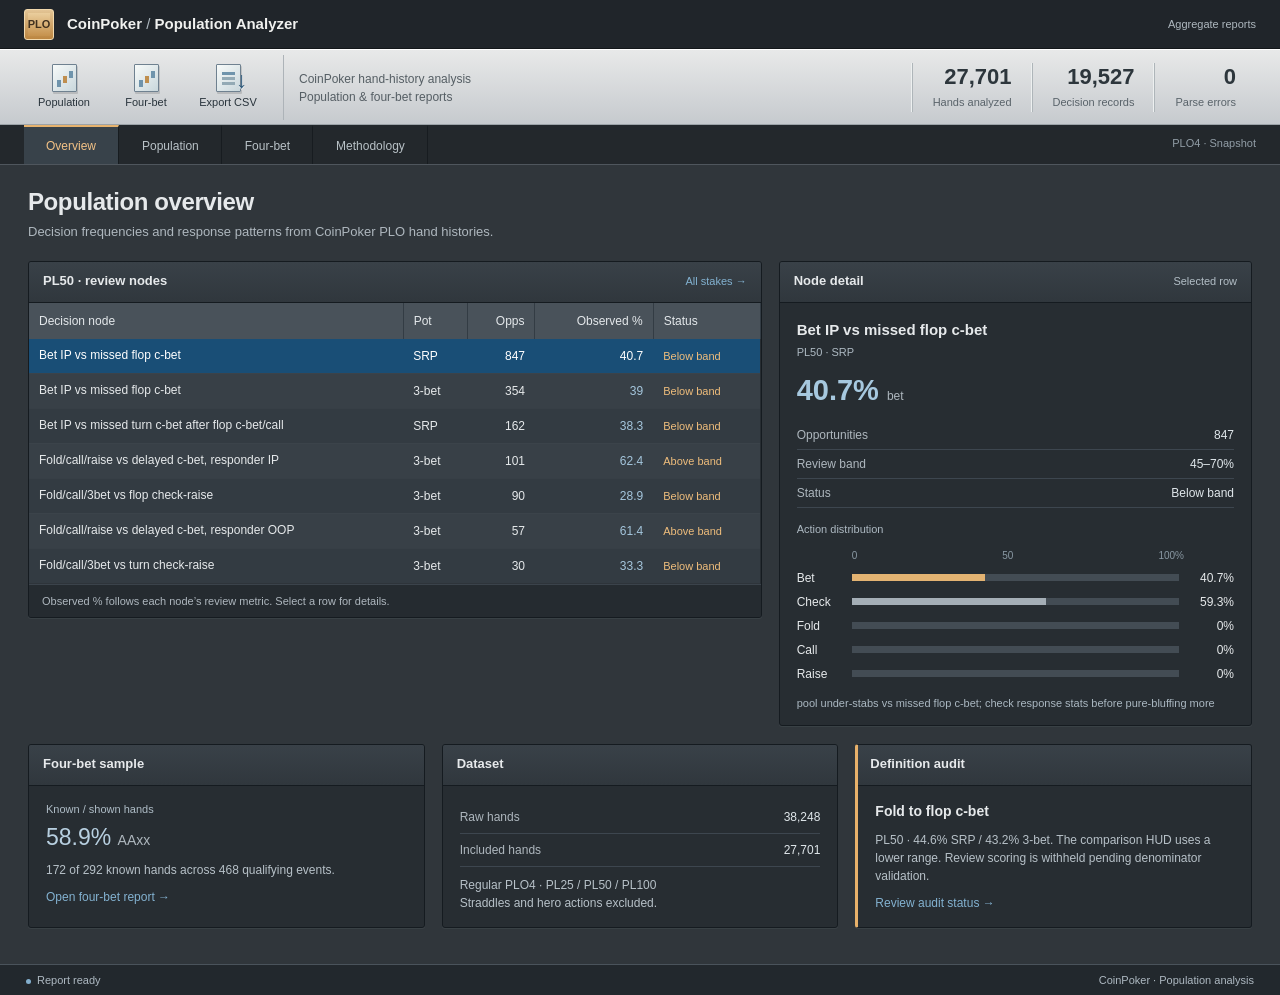
==== docs/index.html @ f4370657 "Restyle analyzer reports with an HM2-inspired interface" ====
<!doctype html>
<html lang="en"><head><meta charset="utf-8"><meta name="viewport" content="width=device-width, initial-scale=1">
<title>Population overview · CoinPoker PLO</title><link rel="stylesheet" href="assets/site.css"><link rel="icon" href="assets/favicon.svg"></head>
<body><header>
<div class="titlebar"><span class="app-mark" aria-hidden="true">PLO</span>
<div class="app-name">CoinPoker <span>/</span> Population Analyzer</div><span class="local-label">Aggregate reports</span></div>
<div class="ribbon"><div class="ribbon-tools"><a class="ribbon-tool" href="demo/pool_dashboard.html"><span class="tool-icon chart" aria-hidden="true"></span>Population</a><a class="ribbon-tool" href="demo/fourbet_dashboard.html"><span class="tool-icon chart" aria-hidden="true"></span>Four-bet</a><a class="ribbon-tool" href="demo/pool_summary.csv" download><span class="tool-icon export" aria-hidden="true"></span>Export CSV</a></div><div class="run-description">CoinPoker hand-history analysis<br>Population &amp; four-bet reports</div>
<div class="metrics"><div class="metric"><strong>27,701</strong><span>Hands analyzed</span></div><div class="metric"><strong>19,527</strong><span>Decision records</span></div><div class="metric"><strong>0</strong><span>Parse errors</span></div></div></div>
<nav class="tabs" aria-label="Report navigation"><a href="index.html" aria-current=page>Overview</a><a href="demo/pool_dashboard.html">Population</a><a href="demo/fourbet_dashboard.html">Four-bet</a><a href="methodology.html">Methodology</a><span class="tab-end">PLO4 · Snapshot</span></nav>
</header><main id="overview"><div class="page-heading"><div><h1>Population overview</h1><p>Decision frequencies and response patterns from CoinPoker PLO hand histories.</p></div></div>
<div class="overview-grid"><section class="panel "><div class="panel-head"><h2>PL50 · review nodes</h2><span class="meta"><a href="demo/pool_dashboard.html">All stakes →</a></span></div><div class="table-wrap" tabindex="0" aria-label="Scrollable results"><table class="compact-table selectable" data-review-table data-detail="node-detail"><thead><tr><th scope="col">Decision node</th><th scope="col">Pot</th><th scope="col" class="numeric">Opps</th><th scope="col" class="numeric">Observed %</th><th scope="col">Status</th></tr></thead><tbody><tr tabindex="0" aria-selected="true" data-detail="{&quot;name&quot;: &quot;Bet IP vs missed flop c-bet&quot;, &quot;context&quot;: &quot;PL50 \u00b7 SRP&quot;, &quot;observed&quot;: &quot;40.7%&quot;, &quot;metric&quot;: &quot;bet&quot;, &quot;opportunities&quot;: &quot;847&quot;, &quot;band&quot;: &quot;45\u201370%&quot;, &quot;status&quot;: &quot;Below band&quot;, &quot;note&quot;: &quot;pool under-stabs vs missed flop c-bet; check response stats before pure-bluffing more&quot;, &quot;bet&quot;: &quot;40.7%&quot;, &quot;check&quot;: &quot;59.3%&quot;, &quot;fold&quot;: &quot;0%&quot;, &quot;call&quot;: &quot;0%&quot;, &quot;raise&quot;: &quot;0%&quot;}"><td class="spot-cell"><span title="BET_IP_VS_MISSED_FLOP_CB">Bet IP vs missed flop c-bet</span></td><td class="">SRP</td><td class="numeric">847</td><td class="numeric blue">40.7</td><td class=""><span class="status low">Below band</span></td></tr><tr tabindex="-1" aria-selected="false" data-detail="{&quot;name&quot;: &quot;Bet IP vs missed flop c-bet&quot;, &quot;context&quot;: &quot;PL50 \u00b7 3-bet&quot;, &quot;observed&quot;: &quot;39%&quot;, &quot;metric&quot;: &quot;bet&quot;, &quot;opportunities&quot;: &quot;354&quot;, &quot;band&quot;: &quot;45\u201370%&quot;, &quot;status&quot;: &quot;Below band&quot;, &quot;note&quot;: &quot;pool under-stabs vs missed flop c-bet; check response stats before pure-bluffing more&quot;, &quot;bet&quot;: &quot;39%&quot;, &quot;check&quot;: &quot;61%&quot;, &quot;fold&quot;: &quot;0%&quot;, &quot;call&quot;: &quot;0%&quot;, &quot;raise&quot;: &quot;0%&quot;}"><td class="spot-cell"><span title="BET_IP_VS_MISSED_FLOP_CB">Bet IP vs missed flop c-bet</span></td><td class="">3-bet</td><td class="numeric">354</td><td class="numeric blue">39</td><td class=""><span class="status low">Below band</span></td></tr><tr tabindex="-1" aria-selected="false" data-detail="{&quot;name&quot;: &quot;Bet IP vs missed turn c-bet after flop c-bet/call&quot;, &quot;context&quot;: &quot;PL50 \u00b7 SRP&quot;, &quot;observed&quot;: &quot;38.3%&quot;, &quot;metric&quot;: &quot;bet&quot;, &quot;opportunities&quot;: &quot;162&quot;, &quot;band&quot;: &quot;45\u201370%&quot;, &quot;status&quot;: &quot;Below band&quot;, &quot;note&quot;: &quot;pool under-stabs vs missed turn c-bet after calling flop&quot;, &quot;bet&quot;: &quot;38.3%&quot;, &quot;check&quot;: &quot;61.7%&quot;, &quot;fold&quot;: &quot;0%&quot;, &quot;call&quot;: &quot;0%&quot;, &quot;raise&quot;: &quot;0%&quot;}"><td class="spot-cell"><span title="BET_IP_VS_MISSED_TURN_CB">Bet IP vs missed turn c-bet after flop c-bet/call</span></td><td class="">SRP</td><td class="numeric">162</td><td class="numeric blue">38.3</td><td class=""><span class="status low">Below band</span></td></tr><tr tabindex="-1" aria-selected="false" data-detail="{&quot;name&quot;: &quot;Fold/call/raise vs delayed c-bet, responder IP&quot;, &quot;context&quot;: &quot;PL50 \u00b7 3-bet&quot;, &quot;observed&quot;: &quot;62.4%&quot;, &quot;metric&quot;: &quot;fold&quot;, &quot;opportunities&quot;: &quot;101&quot;, &quot;band&quot;: &quot;35\u201360%&quot;, &quot;status&quot;: &quot;Above band&quot;, &quot;note&quot;: &quot;IP overfolds vs delayed c-bet; OOP delayed c-bets can bluff more&quot;, &quot;bet&quot;: &quot;0%&quot;, &quot;check&quot;: &quot;0%&quot;, &quot;fold&quot;: &quot;62.4%&quot;, &quot;call&quot;: &quot;33.7%&quot;, &quot;raise&quot;: &quot;4%&quot;}"><td class="spot-cell"><span title="FOLD_TO_DELAYED_CBET_IP">Fold/call/raise vs delayed c-bet, responder IP</span></td><td class="">3-bet</td><td class="numeric">101</td><td class="numeric blue">62.4</td><td class=""><span class="status high">Above band</span></td></tr><tr tabindex="-1" aria-selected="false" data-detail="{&quot;name&quot;: &quot;Fold/call/3bet vs flop check-raise&quot;, &quot;context&quot;: &quot;PL50 \u00b7 3-bet&quot;, &quot;observed&quot;: &quot;28.9%&quot;, &quot;metric&quot;: &quot;fold&quot;, &quot;opportunities&quot;: &quot;90&quot;, &quot;band&quot;: &quot;30\u201355%&quot;, &quot;status&quot;: &quot;Below band&quot;, &quot;note&quot;: &quot;bettors do not fold enough vs flop check-raise; x/r should be value/equity-heavy&quot;, &quot;bet&quot;: &quot;0%&quot;, &quot;check&quot;: &quot;0%&quot;, &quot;fold&quot;: &quot;28.9%&quot;, &quot;call&quot;: &quot;41.1%&quot;, &quot;raise&quot;: &quot;30%&quot;}"><td class="spot-cell"><span title="FOLD_TO_FLOP_CHECK_RAISE">Fold/call/3bet vs flop check-raise</span></td><td class="">3-bet</td><td class="numeric">90</td><td class="numeric blue">28.9</td><td class=""><span class="status low">Below band</span></td></tr><tr tabindex="-1" aria-selected="false" data-detail="{&quot;name&quot;: &quot;Fold/call/raise vs delayed c-bet, responder OOP&quot;, &quot;context&quot;: &quot;PL50 \u00b7 3-bet&quot;, &quot;observed&quot;: &quot;61.4%&quot;, &quot;metric&quot;: &quot;fold&quot;, &quot;opportunities&quot;: &quot;57&quot;, &quot;band&quot;: &quot;35\u201360%&quot;, &quot;status&quot;: &quot;Above band&quot;, &quot;note&quot;: &quot;OOP overfolds vs delayed c-bet; IP delayed c-bets can bluff more&quot;, &quot;bet&quot;: &quot;0%&quot;, &quot;check&quot;: &quot;0%&quot;, &quot;fold&quot;: &quot;61.4%&quot;, &quot;call&quot;: &quot;31.6%&quot;, &quot;raise&quot;: &quot;7%&quot;}"><td class="spot-cell"><span title="FOLD_TO_DELAYED_CBET_OOP">Fold/call/raise vs delayed c-bet, responder OOP</span></td><td class="">3-bet</td><td class="numeric">57</td><td class="numeric blue">61.4</td><td class=""><span class="status high">Above band</span></td></tr><tr tabindex="-1" aria-selected="false" data-detail="{&quot;name&quot;: &quot;Fold/call/3bet vs turn check-raise&quot;, &quot;context&quot;: &quot;PL50 \u00b7 3-bet&quot;, &quot;observed&quot;: &quot;33.3%&quot;, &quot;metric&quot;: &quot;fold&quot;, &quot;opportunities&quot;: &quot;30&quot;, &quot;band&quot;: &quot;40\u201365%&quot;, &quot;status&quot;: &quot;Below band&quot;, &quot;note&quot;: &quot;bettors continue too much vs turn check-raise; turn x/r should be strong&quot;, &quot;bet&quot;: &quot;0%&quot;, &quot;check&quot;: &quot;0%&quot;, &quot;fold&quot;: &quot;33.3%&quot;, &quot;call&quot;: &quot;60%&quot;, &quot;raise&quot;: &quot;6.7%&quot;}"><td class="spot-cell"><span title="FOLD_TO_TURN_CHECK_RAISE">Fold/call/3bet vs turn check-raise</span></td><td class="">3-bet</td><td class="numeric">30</td><td class="numeric blue">33.3</td><td class=""><span class="status low">Below band</span></td></tr></tbody></table></div><p class="panel-note">Observed % follows each node’s review metric. Select a row for details.</p></section><section class="panel "><div class="panel-head"><h2>Node detail</h2><span class="meta">Selected row</span></div><div id="node-detail" class="spot-detail" aria-live="polite"><h3><span data-field="name">Bet IP vs missed flop c-bet</span></h3><div class="detail-context"><span data-field="context">PL50 · SRP</span></div><div class="detail-result"><strong><span data-field="observed">40.7%</span></strong><span data-field="metric">bet</span></div><div class="stat-row"><span>Opportunities</span><strong><span data-field="opportunities">847</span></strong></div><div class="stat-row"><span>Review band</span><strong><span data-field="band">45–70%</span></strong></div><div class="stat-row"><span>Status</span><strong><span data-field="status">Below band</span></strong></div><div class="mini-title">Action distribution</div><div class="mini-chart"><div class="axis"><span>0</span><span>50</span><span>100%</span></div><div class="bar-row"><span>Bet</span><div class="track"><i data-bar="bet" style="width:40.7%"></i></div><b><span data-field="bet">40.7%</span></b></div><div class="bar-row"><span>Check</span><div class="track"><i data-bar="check" style="width:59.3%"></i></div><b><span data-field="check">59.3%</span></b></div><div class="bar-row"><span>Fold</span><div class="track"><i data-bar="fold" style="width:0%"></i></div><b><span data-field="fold">0%</span></b></div><div class="bar-row"><span>Call</span><div class="track"><i data-bar="call" style="width:0%"></i></div><b><span data-field="call">0%</span></b></div><div class="bar-row"><span>Raise</span><div class="track"><i data-bar="raise" style="width:0%"></i></div><b><span data-field="raise">0%</span></b></div></div><p class="detail-note"><span data-field="note">pool under-stabs vs missed flop c-bet; check response stats before pure-bluffing more</span></p></div></section></div><div class="summary-grid"><section class="panel "><div class="panel-head"><h2>Four-bet sample</h2><span class="meta"></span></div><div class="highlight"><div class="small">Known / shown hands</div>
<div class="value">58.9% <span class="muted" style="font-size:14px">AAxx</span></div>
<p>172 of 292 known hands across 468 qualifying events.</p>
<p><a href="demo/fourbet_dashboard.html">Open four-bet report →</a></p></div></section><section class="panel "><div class="panel-head"><h2>Dataset</h2><span class="meta"></span></div><div class="highlight"><div class="stat-row"><span>Raw hands</span><strong>38,248</strong></div>
<div class="stat-row"><span>Included hands</span><strong>27,701</strong></div>
<p>Regular PLO4 · PL25 / PL50 / PL100<br>Straddles and hero actions excluded.</p></div></section><section class="panel notice"><div class="panel-head"><h2>Definition audit</h2><span class="meta"></span></div><div class="highlight"><h3>Fold to flop c-bet</h3>
<p>PL50 · 44.6% SRP / 43.2% 3-bet. The comparison HUD uses a lower range. Review scoring is withheld pending denominator validation.</p>
<p><a href="methodology.html#audit">Review audit status →</a></p></div></section></div></main><footer class="report-footer"><span><i class="dot"></i>Report ready</span><span>CoinPoker · Population analysis</span></footer>
<script src="assets/report.js"></script></body></html>
---- docs/assets/site.css ----
:root{color-scheme:dark;--bg:#30363b;--panel:#272d32;--deep:#20252a;--line:#495158;--text:#e6e9eb;--muted:#aeb7be;--blue:#83b2d1;--amber:#e8b16a;--red:#e3978e}
*{box-sizing:border-box}body{margin:0;background:var(--bg);color:var(--text);font:13px/1.5 "Segoe UI",Tahoma,Arial,sans-serif}a{color:var(--blue);text-decoration:none}a:hover{text-decoration:underline}button,input{font:inherit}button,a{touch-action:manipulation}button:focus-visible,a:focus-visible,summary:focus-visible,tr:focus-visible{outline:2px solid var(--amber);outline-offset:-2px}button{cursor:pointer}
.titlebar{height:49px;background:var(--deep);display:flex;align-items:center;padding:0 24px;gap:13px;border-bottom:1px solid #13171a}.app-mark{background:linear-gradient(#efd5a7,#c18a43);border:1px solid #f2d9ad;color:#41311f;font-size:11px;font-weight:800;width:30px;height:31px;display:grid;place-items:center;border-radius:3px;box-shadow:inset 0 0 0 3px #9f6d3828}.app-name{font-weight:600;font-size:15px;color:#f0f1ef}.app-name span{color:#aeb8bf;font-weight:400}.local-label{margin-left:auto;font-size:11px;color:#aeb8bf}
.ribbon{min-height:76px;background:linear-gradient(#e8e9e9,#c6cace);color:#343b40;display:flex;align-items:stretch;padding:5px 24px 4px;border-top:1px solid #fff;border-bottom:1px solid #9ca3a8;gap:15px}.ribbon-tools{display:flex;gap:2px;padding-right:15px;border-right:1px solid #adb3b8}.ribbon-tool{min-width:80px;display:flex;align-items:center;justify-content:center;flex-direction:column;gap:2px;color:#28333b;padding:3px 10px;border:1px solid transparent;border-radius:2px;font-size:11px}.ribbon-tool:hover{background:#f2e5ca;border-color:#b29360;text-decoration:none}.ribbon-tool.current{background:linear-gradient(#f9e7c7,#e6c898);border-color:#ba935c;box-shadow:inset 0 0 0 1px #fff7}.tool-icon{width:25px;height:28px;border:1px solid #6f8190;border-radius:1px;background:linear-gradient(135deg,#f7faf9,#c9d7dc);position:relative;box-shadow:1px 2px 0 #0002}.tool-icon:before{content:"";position:absolute;left:5px;right:5px;top:7px;height:3px;background:#6f94ac;box-shadow:0 5px #93aab5,0 10px #93aab5}.tool-icon.chart:before{top:auto;bottom:4px;left:4px;width:4px;height:7px;box-shadow:6px -4px #bf8f4f,12px -9px #6f94ac}.tool-icon.export:after{content:"↓";position:absolute;right:-8px;bottom:-6px;color:#315b7b;font-size:23px;font-weight:bold;text-shadow:0 1px #fff}
.run-description{align-self:center;color:#555e64;max-width:250px;font-size:12px}.metrics{margin-left:auto;display:flex;align-items:center;gap:0}.metric{min-width:98px;padding:0 20px;border-left:1px solid #aeb5b9;box-shadow:-1px 0 #edf0f0;text-align:right}.metric strong{display:block;font-size:22px;line-height:1.3;color:#2d363c;font-weight:650;font-variant-numeric:tabular-nums}.metric span{font-size:11px;color:#59636a}
.tabs{background:#23282c;display:flex;padding:0 24px;border-bottom:1px solid #4f565d;gap:1px}.tabs a,.tabs span{font-size:12px;color:#b9c2c7;padding:10px 22px 9px;border-top:2px solid transparent;border-right:1px solid #171c20}.tabs a:hover{background:#343d44;text-decoration:none;color:#fff}.tabs [aria-current=page]{background:#38424a;color:#f3c286;border-top-color:#e7b36e}.tabs .tab-end{margin-left:auto;border:0;font-size:11px;color:#929ea7;padding-right:0}
main{max-width:1490px;margin:0 auto;padding:22px 28px 36px}.page-heading{display:flex;align-items:center;justify-content:space-between;gap:20px;margin-bottom:19px}.page-heading h1{font-size:24px;line-height:1.25;margin:0 0 5px;font-weight:600;letter-spacing:-.4px}.page-heading p{margin:0;color:var(--muted);font-size:13px}.context{font-size:11px;color:#b6c0c7;white-space:nowrap;display:flex;gap:18px}.context strong{font-weight:600;color:#e0e4e6}
.panel{background:var(--panel);border:1px solid #151b20;box-shadow:0 1px 0 #555d6344;min-width:0;border-radius:3px;overflow:hidden}.panel-head{display:flex;align-items:center;justify-content:space-between;gap:12px;background:linear-gradient(#394148,#30373d);border-bottom:1px solid #151b20;padding:10px 14px;min-height:41px}.panel-head h2,.panel-head h3{font-size:13px;font-weight:600;line-height:1.4;margin:0}.panel-head .meta{font-size:11px;color:#b3bec6;font-weight:400}.panel-head a{font-size:11px}.panel-content{padding:16px}.panel-note{color:#aeb7be;font-size:11px;margin:0;padding:8px 13px;border-top:1px solid #3b434b;background:#252b30}.overview-grid{align-items:start;display:grid;grid-template-columns:minmax(0,1.55fr) minmax(330px,1fr);gap:17px}.summary-grid{display:grid;grid-template-columns:repeat(3,minmax(0,1fr));gap:17px;margin-top:18px}.report-grid{display:grid;grid-template-columns:minmax(0,1fr) 292px;align-items:start;gap:17px}.report-grid .sticky{position:sticky;top:15px}.subsection{margin-top:22px}.chart-grid{display:grid;grid-template-columns:repeat(2,minmax(0,1fr));gap:17px;align-items:start}.section-title{font-size:16px;font-weight:600;margin:25px 0 12px}
.table-wrap{overflow:auto;max-width:100%;scrollbar-color:#657079 #272d32;scrollbar-width:thin}table{border-collapse:collapse;width:100%;font-size:12px}th{background:#49525a;color:#e4e8eb;font-weight:400;white-space:nowrap;text-align:left;border-right:1px solid #333c44;position:sticky;top:0;z-index:1;padding:9px 10px}td{padding:8px 10px;border-bottom:1px solid #454d543d;vertical-align:middle}tbody tr{background:#333b42}tbody tr:nth-child(even){background:#384047}tbody tr:hover{background:#414e59}td.numeric,th.numeric{text-align:right;font-variant-numeric:tabular-nums;white-space:nowrap}.spot-cell{min-width:210px;max-width:300px}.spot-cell span{display:block;line-height:1.3}.id-code{font-family:Consolas,monospace;font-size:11px;overflow-wrap:anywhere}.data-table{min-width:880px}.compact-table{min-width:550px}.selectable tr{cursor:pointer}.selectable tr[aria-selected=true]{background:#194e76}.selectable tr[aria-selected=true] td{color:#fff}.selected-dot{background:#e0ae68;width:5px;height:5px;display:inline-block;margin:0 6px 1px 0;border-radius:1px}.status{font-size:11px;white-space:nowrap}.status.low,.status.high{color:#efbd7c}.status.audit_required{color:#e6a099}.status.low_sample{color:#b2bdc5}.status.ok{color:#b8c5cf}.numeric.accent{color:#e3bd85}.numeric.blue{color:#a5c6dd}.muted{color:var(--muted)}.empty{padding:28px;color:var(--muted)}
.report-footer{display:flex;align-items:center;justify-content:space-between;gap:12px;background:#22282d;border-top:1px solid #4a535b;color:#aeb9c2;padding:7px 26px;font-size:11px}.report-footer .dot{width:5px;height:5px;border-radius:50%;display:inline-block;background:#83afce;margin-right:6px}.report-footer a{font-size:11px}
.spot-detail{padding:16px 17px 13px}.spot-detail h3{margin:0 0 3px;font-size:15px;font-weight:600}.detail-context{display:flex;gap:10px;align-items:center;color:#aebac3;font-size:11px;margin-bottom:15px}.detail-result{display:flex;align-items:baseline;gap:8px;margin:0 0 9px}.detail-result strong{font-size:29px;font-weight:600;color:#a6c8df;font-variant-numeric:tabular-nums}.detail-result>span{color:var(--muted);font-size:12px}.stat-row{display:flex;justify-content:space-between;gap:16px;padding:7px 0;border-bottom:1px solid #3d464f;color:var(--muted);font-size:12px}.stat-row strong{color:#e0e7eb;font-weight:400;font-variant-numeric:tabular-nums}.bar-row{display:grid;grid-template-columns:45px 1fr 45px;align-items:center;gap:10px;margin:8px 0;font-size:12px}.bar-row .track{height:7px;background:#434c54}.bar-row i{height:100%;display:block;background:var(--blue)}.bar-row b{text-align:right;font-weight:400;font-variant-numeric:tabular-nums}.bar-row:nth-child(2) i{background:#e3b372}.bar-row:nth-child(3) i{background:#a4aeb6}.mini-chart{margin-top:10px}.mini-chart .axis{display:flex;justify-content:space-between;margin:0 50px 0 55px;color:#8998a3;font-size:10px}.detail-note{margin:12px 0 0;color:#abb8c2;font-size:11px;line-height:1.55}.mini-title{font-size:11px;color:#adb9c2;margin:19px 0 5px}.highlight{padding:15px 17px}.highlight .small{font-size:11px;color:#afbdc7;margin-bottom:7px}.highlight h3{font-size:14px;font-weight:600;margin:0 0 8px}.highlight .value{font-size:23px;line-height:1.2;color:#b7cfe0}.highlight p{color:#b7c1c8;font-size:12px;margin:9px 0 0}.notice{border-left:3px solid var(--amber)}.notice .panel-head{padding-left:12px}
figure{margin:0;min-width:0}figure img{display:block;width:100%;height:auto;background:var(--panel)}figcaption{padding:9px 14px;font-size:11px;color:#afbbc4;border-top:1px solid #434c54}.chart-open{display:block}.chart-open:hover{background:#ffffff03}
details{border:1px solid #4b545d;border-radius:3px;background:#2b3238;margin-top:15px}summary{cursor:pointer;padding:11px 14px;color:#d9e0e5;font-size:12px}details .detail-body{padding:0 16px 14px;color:#bbc5cd;font-size:12px}details p{margin:8px 0}details li{margin:5px 0}.method-grid{display:grid;grid-template-columns:210px minmax(0,1fr);gap:22px;align-items:start}.method-menu{position:sticky;top:15px;padding:10px}.method-menu a{display:block;padding:9px 10px;font-size:12px;color:#c0ccd5;border-bottom:1px solid #424b53}.method-content h2{font-size:18px;margin:0 0 12px;font-weight:600}.method-content h3{font-size:14px;font-weight:600}.method-content p,.method-content li{font-size:13px;color:#bdc8d0;max-width:800px}.method-content section{padding:21px;margin-bottom:17px;scroll-margin-top:15px}.method-content ol,.method-content ul{padding-left:22px}.definitions{margin:0}.definitions dt{font-weight:600;color:#dde5eb;margin:14px 0 3px}.definitions dd{margin:0;color:#b8c5ce;font-size:13px}.button-link{display:inline-block;padding:5px 10px;border:1px solid #687783;background:#3f4c57;color:#e6ebef;border-radius:2px;font-size:11px}.button-link:hover{background:#4d5c69;text-decoration:none}.quiet-note{color:#aebac4;font-size:12px;margin:12px 0}.chart-key{display:flex;gap:18px;font-size:11px;color:#acbac5;padding:0 17px 13px}
.report-grid aside table{min-width:0}.report-grid aside td,.report-grid aside th{padding-left:12px;padding-right:12px}.bar-row:nth-child(4) i{background:#6f94ae}.bar-row:nth-child(5) i{background:#c3a98a}.subsection .table-wrap{max-height:520px}.report-grid>.panel>.table-wrap{max-height:480px}.spot-detail .stat-row{padding:5px 0}.spot-detail .detail-context{margin-bottom:8px}.spot-detail .mini-title{margin-top:13px}.spot-detail .bar-row{margin:6px 0}
@media(min-width:1600px){main{padding-top:27px}.overview-grid{grid-template-columns:1.65fr 1fr}td{padding-top:10px;padding-bottom:10px}}
@media(max-width:1100px){.run-description{display:none}.metric{min-width:85px;padding:0 14px}.report-grid{grid-template-columns:1fr}.report-grid .sticky{position:static}.overview-grid{grid-template-columns:1.35fr 1fr}.context{display:none}.spot-cell{min-width:170px}}
@media(max-width:800px){main{padding:18px 14px}.titlebar{padding:0 15px}.local-label{display:none}.ribbon{padding-left:10px;padding-right:10px;flex-wrap:wrap;gap:8px}.metrics{flex:1;justify-content:flex-end}.metric{padding:0 10px;min-width:70px}.metric strong{font-size:18px}.ribbon-tool{min-width:65px;padding-left:6px;padding-right:6px}.tabs{padding:0 8px}.tabs a,.tabs span{padding-left:15px;padding-right:15px}.tabs .tab-end{display:none}.overview-grid,.summary-grid,.chart-grid,.method-grid{grid-template-columns:1fr}.method-menu{position:static;display:flex;flex-wrap:wrap}.method-menu a{border:0}.page-heading h1{font-size:22px}.report-footer{padding:8px 14px}.ribbon-tools{padding-right:8px}.overview-grid{gap:15px}}
@media(max-width:520px){.app-name{font-size:13px}.app-name span{display:none}.ribbon{justify-content:center}.ribbon-tools{border:0;padding:0}.ribbon-tools .ribbon-tool{min-width:96px}.metrics{flex-basis:100%;justify-content:center;padding:8px 0 5px}.metric:first-child{border:0;box-shadow:none}.metric{min-width:82px;padding:0 12px}.tabs a{padding-left:13px;padding-right:13px}.report-footer{align-items:flex-start}.report-footer span:last-child{max-width:50%;text-align:right}.page-heading{align-items:flex-start}}
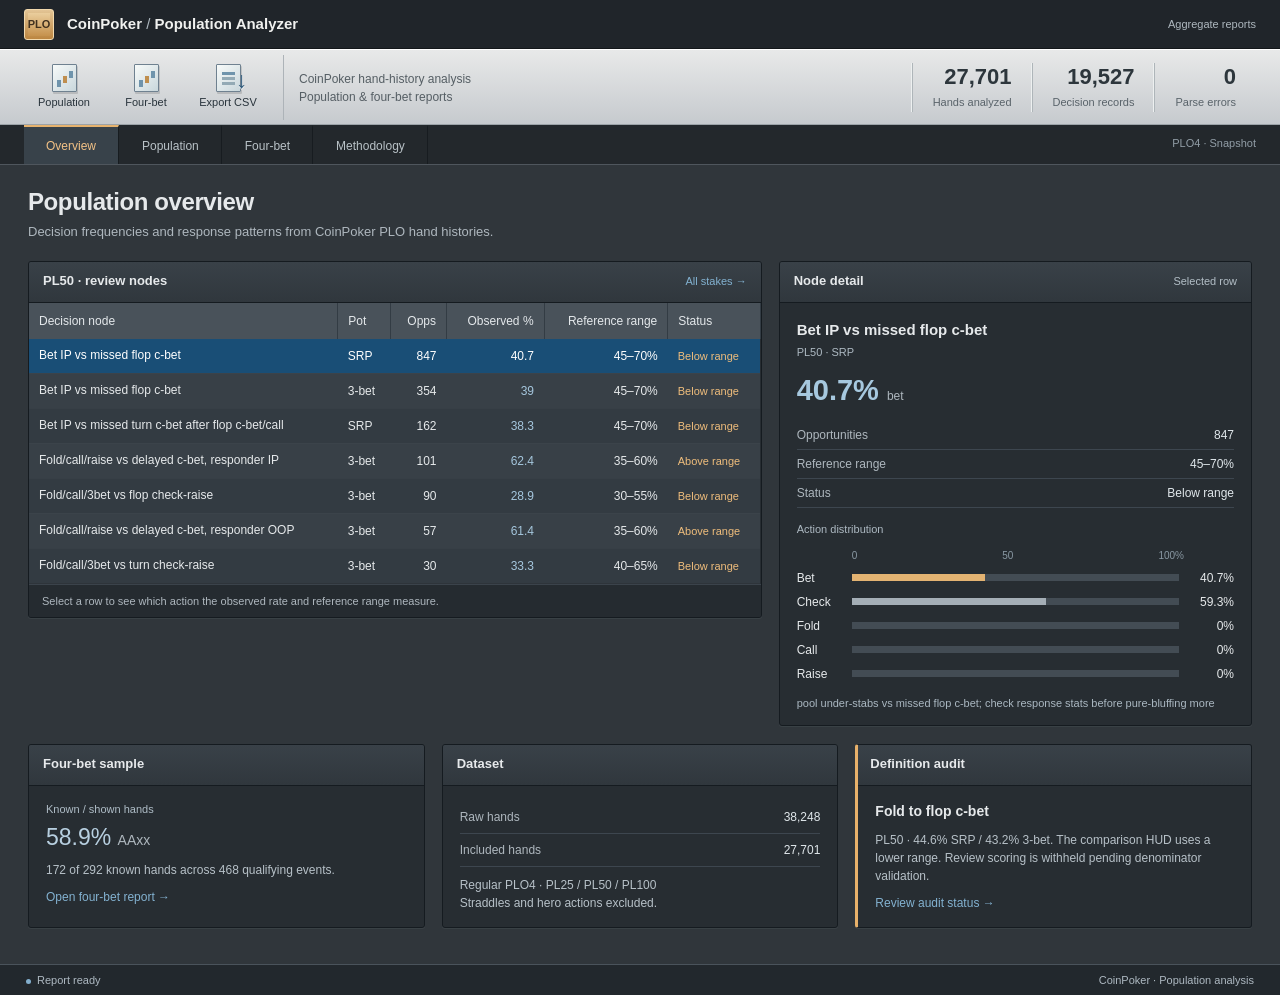
==== commit 6076b60d: "Show reference ranges in population reports" ====
--- a/docs/index.html
+++ b/docs/index.html
@@ -8,7 +8,7 @@
 <div class="metrics"><div class="metric"><strong>27,701</strong><span>Hands analyzed</span></div><div class="metric"><strong>19,527</strong><span>Decision records</span></div><div class="metric"><strong>0</strong><span>Parse errors</span></div></div></div>
 <nav class="tabs" aria-label="Report navigation"><a href="index.html" aria-current=page>Overview</a><a href="demo/pool_dashboard.html">Population</a><a href="demo/fourbet_dashboard.html">Four-bet</a><a href="methodology.html">Methodology</a><span class="tab-end">PLO4 · Snapshot</span></nav>
 </header><main id="overview"><div class="page-heading"><div><h1>Population overview</h1><p>Decision frequencies and response patterns from CoinPoker PLO hand histories.</p></div></div>
-<div class="overview-grid"><section class="panel "><div class="panel-head"><h2>PL50 · review nodes</h2><span class="meta"><a href="demo/pool_dashboard.html">All stakes →</a></span></div><div class="table-wrap" tabindex="0" aria-label="Scrollable results"><table class="compact-table selectable" data-review-table data-detail="node-detail"><thead><tr><th scope="col">Decision node</th><th scope="col">Pot</th><th scope="col" class="numeric">Opps</th><th scope="col" class="numeric">Observed %</th><th scope="col">Status</th></tr></thead><tbody><tr tabindex="0" aria-selected="true" data-detail="{&quot;name&quot;: &quot;Bet IP vs missed flop c-bet&quot;, &quot;context&quot;: &quot;PL50 \u00b7 SRP&quot;, &quot;observed&quot;: &quot;40.7%&quot;, &quot;metric&quot;: &quot;bet&quot;, &quot;opportunities&quot;: &quot;847&quot;, &quot;band&quot;: &quot;45\u201370%&quot;, &quot;status&quot;: &quot;Below band&quot;, &quot;note&quot;: &quot;pool under-stabs vs missed flop c-bet; check response stats before pure-bluffing more&quot;, &quot;bet&quot;: &quot;40.7%&quot;, &quot;check&quot;: &quot;59.3%&quot;, &quot;fold&quot;: &quot;0%&quot;, &quot;call&quot;: &quot;0%&quot;, &quot;raise&quot;: &quot;0%&quot;}"><td class="spot-cell"><span title="BET_IP_VS_MISSED_FLOP_CB">Bet IP vs missed flop c-bet</span></td><td class="">SRP</td><td class="numeric">847</td><td class="numeric blue">40.7</td><td class=""><span class="status low">Below band</span></td></tr><tr tabindex="-1" aria-selected="false" data-detail="{&quot;name&quot;: &quot;Bet IP vs missed flop c-bet&quot;, &quot;context&quot;: &quot;PL50 \u00b7 3-bet&quot;, &quot;observed&quot;: &quot;39%&quot;, &quot;metric&quot;: &quot;bet&quot;, &quot;opportunities&quot;: &quot;354&quot;, &quot;band&quot;: &quot;45\u201370%&quot;, &quot;status&quot;: &quot;Below band&quot;, &quot;note&quot;: &quot;pool under-stabs vs missed flop c-bet; check response stats before pure-bluffing more&quot;, &quot;bet&quot;: &quot;39%&quot;, &quot;check&quot;: &quot;61%&quot;, &quot;fold&quot;: &quot;0%&quot;, &quot;call&quot;: &quot;0%&quot;, &quot;raise&quot;: &quot;0%&quot;}"><td class="spot-cell"><span title="BET_IP_VS_MISSED_FLOP_CB">Bet IP vs missed flop c-bet</span></td><td class="">3-bet</td><td class="numeric">354</td><td class="numeric blue">39</td><td class=""><span class="status low">Below band</span></td></tr><tr tabindex="-1" aria-selected="false" data-detail="{&quot;name&quot;: &quot;Bet IP vs missed turn c-bet after flop c-bet/call&quot;, &quot;context&quot;: &quot;PL50 \u00b7 SRP&quot;, &quot;observed&quot;: &quot;38.3%&quot;, &quot;metric&quot;: &quot;bet&quot;, &quot;opportunities&quot;: &quot;162&quot;, &quot;band&quot;: &quot;45\u201370%&quot;, &quot;status&quot;: &quot;Below band&quot;, &quot;note&quot;: &quot;pool under-stabs vs missed turn c-bet after calling flop&quot;, &quot;bet&quot;: &quot;38.3%&quot;, &quot;check&quot;: &quot;61.7%&quot;, &quot;fold&quot;: &quot;0%&quot;, &quot;call&quot;: &quot;0%&quot;, &quot;raise&quot;: &quot;0%&quot;}"><td class="spot-cell"><span title="BET_IP_VS_MISSED_TURN_CB">Bet IP vs missed turn c-bet after flop c-bet/call</span></td><td class="">SRP</td><td class="numeric">162</td><td class="numeric blue">38.3</td><td class=""><span class="status low">Below band</span></td></tr><tr tabindex="-1" aria-selected="false" data-detail="{&quot;name&quot;: &quot;Fold/call/raise vs delayed c-bet, responder IP&quot;, &quot;context&quot;: &quot;PL50 \u00b7 3-bet&quot;, &quot;observed&quot;: &quot;62.4%&quot;, &quot;metric&quot;: &quot;fold&quot;, &quot;opportunities&quot;: &quot;101&quot;, &quot;band&quot;: &quot;35\u201360%&quot;, &quot;status&quot;: &quot;Above band&quot;, &quot;note&quot;: &quot;IP overfolds vs delayed c-bet; OOP delayed c-bets can bluff more&quot;, &quot;bet&quot;: &quot;0%&quot;, &quot;check&quot;: &quot;0%&quot;, &quot;fold&quot;: &quot;62.4%&quot;, &quot;call&quot;: &quot;33.7%&quot;, &quot;raise&quot;: &quot;4%&quot;}"><td class="spot-cell"><span title="FOLD_TO_DELAYED_CBET_IP">Fold/call/raise vs delayed c-bet, responder IP</span></td><td class="">3-bet</td><td class="numeric">101</td><td class="numeric blue">62.4</td><td class=""><span class="status high">Above band</span></td></tr><tr tabindex="-1" aria-selected="false" data-detail="{&quot;name&quot;: &quot;Fold/call/3bet vs flop check-raise&quot;, &quot;context&quot;: &quot;PL50 \u00b7 3-bet&quot;, &quot;observed&quot;: &quot;28.9%&quot;, &quot;metric&quot;: &quot;fold&quot;, &quot;opportunities&quot;: &quot;90&quot;, &quot;band&quot;: &quot;30\u201355%&quot;, &quot;status&quot;: &quot;Below band&quot;, &quot;note&quot;: &quot;bettors do not fold enough vs flop check-raise; x/r should be value/equity-heavy&quot;, &quot;bet&quot;: &quot;0%&quot;, &quot;check&quot;: &quot;0%&quot;, &quot;fold&quot;: &quot;28.9%&quot;, &quot;call&quot;: &quot;41.1%&quot;, &quot;raise&quot;: &quot;30%&quot;}"><td class="spot-cell"><span title="FOLD_TO_FLOP_CHECK_RAISE">Fold/call/3bet vs flop check-raise</span></td><td class="">3-bet</td><td class="numeric">90</td><td class="numeric blue">28.9</td><td class=""><span class="status low">Below band</span></td></tr><tr tabindex="-1" aria-selected="false" data-detail="{&quot;name&quot;: &quot;Fold/call/raise vs delayed c-bet, responder OOP&quot;, &quot;context&quot;: &quot;PL50 \u00b7 3-bet&quot;, &quot;observed&quot;: &quot;61.4%&quot;, &quot;metric&quot;: &quot;fold&quot;, &quot;opportunities&quot;: &quot;57&quot;, &quot;band&quot;: &quot;35\u201360%&quot;, &quot;status&quot;: &quot;Above band&quot;, &quot;note&quot;: &quot;OOP overfolds vs delayed c-bet; IP delayed c-bets can bluff more&quot;, &quot;bet&quot;: &quot;0%&quot;, &quot;check&quot;: &quot;0%&quot;, &quot;fold&quot;: &quot;61.4%&quot;, &quot;call&quot;: &quot;31.6%&quot;, &quot;raise&quot;: &quot;7%&quot;}"><td class="spot-cell"><span title="FOLD_TO_DELAYED_CBET_OOP">Fold/call/raise vs delayed c-bet, responder OOP</span></td><td class="">3-bet</td><td class="numeric">57</td><td class="numeric blue">61.4</td><td class=""><span class="status high">Above band</span></td></tr><tr tabindex="-1" aria-selected="false" data-detail="{&quot;name&quot;: &quot;Fold/call/3bet vs turn check-raise&quot;, &quot;context&quot;: &quot;PL50 \u00b7 3-bet&quot;, &quot;observed&quot;: &quot;33.3%&quot;, &quot;metric&quot;: &quot;fold&quot;, &quot;opportunities&quot;: &quot;30&quot;, &quot;band&quot;: &quot;40\u201365%&quot;, &quot;status&quot;: &quot;Below band&quot;, &quot;note&quot;: &quot;bettors continue too much vs turn check-raise; turn x/r should be strong&quot;, &quot;bet&quot;: &quot;0%&quot;, &quot;check&quot;: &quot;0%&quot;, &quot;fold&quot;: &quot;33.3%&quot;, &quot;call&quot;: &quot;60%&quot;, &quot;raise&quot;: &quot;6.7%&quot;}"><td class="spot-cell"><span title="FOLD_TO_TURN_CHECK_RAISE">Fold/call/3bet vs turn check-raise</span></td><td class="">3-bet</td><td class="numeric">30</td><td class="numeric blue">33.3</td><td class=""><span class="status low">Below band</span></td></tr></tbody></table></div><p class="panel-note">Observed % follows each node’s review metric. Select a row for details.</p></section><section class="panel "><div class="panel-head"><h2>Node detail</h2><span class="meta">Selected row</span></div><div id="node-detail" class="spot-detail" aria-live="polite"><h3><span data-field="name">Bet IP vs missed flop c-bet</span></h3><div class="detail-context"><span data-field="context">PL50 · SRP</span></div><div class="detail-result"><strong><span data-field="observed">40.7%</span></strong><span data-field="metric">bet</span></div><div class="stat-row"><span>Opportunities</span><strong><span data-field="opportunities">847</span></strong></div><div class="stat-row"><span>Review band</span><strong><span data-field="band">45–70%</span></strong></div><div class="stat-row"><span>Status</span><strong><span data-field="status">Below band</span></strong></div><div class="mini-title">Action distribution</div><div class="mini-chart"><div class="axis"><span>0</span><span>50</span><span>100%</span></div><div class="bar-row"><span>Bet</span><div class="track"><i data-bar="bet" style="width:40.7%"></i></div><b><span data-field="bet">40.7%</span></b></div><div class="bar-row"><span>Check</span><div class="track"><i data-bar="check" style="width:59.3%"></i></div><b><span data-field="check">59.3%</span></b></div><div class="bar-row"><span>Fold</span><div class="track"><i data-bar="fold" style="width:0%"></i></div><b><span data-field="fold">0%</span></b></div><div class="bar-row"><span>Call</span><div class="track"><i data-bar="call" style="width:0%"></i></div><b><span data-field="call">0%</span></b></div><div class="bar-row"><span>Raise</span><div class="track"><i data-bar="raise" style="width:0%"></i></div><b><span data-field="raise">0%</span></b></div></div><p class="detail-note"><span data-field="note">pool under-stabs vs missed flop c-bet; check response stats before pure-bluffing more</span></p></div></section></div><div class="summary-grid"><section class="panel "><div class="panel-head"><h2>Four-bet sample</h2><span class="meta"></span></div><div class="highlight"><div class="small">Known / shown hands</div>
+<div class="overview-grid"><section class="panel "><div class="panel-head"><h2>PL50 · review nodes</h2><span class="meta"><a href="demo/pool_dashboard.html">All stakes →</a></span></div><div class="table-wrap" tabindex="0" aria-label="Scrollable results"><table class="compact-table selectable" data-review-table data-detail="node-detail"><thead><tr><th scope="col">Decision node</th><th scope="col">Pot</th><th scope="col" class="numeric">Opps</th><th scope="col" class="numeric">Observed %</th><th scope="col" class="numeric">Reference range</th><th scope="col">Status</th></tr></thead><tbody><tr tabindex="0" aria-selected="true" data-detail="{&quot;name&quot;: &quot;Bet IP vs missed flop c-bet&quot;, &quot;context&quot;: &quot;PL50 \u00b7 SRP&quot;, &quot;observed&quot;: &quot;40.7%&quot;, &quot;metric&quot;: &quot;bet&quot;, &quot;opportunities&quot;: &quot;847&quot;, &quot;reference_range&quot;: &quot;45\u201370%&quot;, &quot;status&quot;: &quot;Below range&quot;, &quot;note&quot;: &quot;pool under-stabs vs missed flop c-bet; check response stats before pure-bluffing more&quot;, &quot;bet&quot;: &quot;40.7%&quot;, &quot;check&quot;: &quot;59.3%&quot;, &quot;fold&quot;: &quot;0%&quot;, &quot;call&quot;: &quot;0%&quot;, &quot;raise&quot;: &quot;0%&quot;}"><td class="spot-cell"><span title="BET_IP_VS_MISSED_FLOP_CB">Bet IP vs missed flop c-bet</span></td><td class="">SRP</td><td class="numeric">847</td><td class="numeric blue">40.7</td><td class="numeric">45–70%</td><td class=""><span class="status low">Below range</span></td></tr><tr tabindex="-1" aria-selected="false" data-detail="{&quot;name&quot;: &quot;Bet IP vs missed flop c-bet&quot;, &quot;context&quot;: &quot;PL50 \u00b7 3-bet&quot;, &quot;observed&quot;: &quot;39%&quot;, &quot;metric&quot;: &quot;bet&quot;, &quot;opportunities&quot;: &quot;354&quot;, &quot;reference_range&quot;: &quot;45\u201370%&quot;, &quot;status&quot;: &quot;Below range&quot;, &quot;note&quot;: &quot;pool under-stabs vs missed flop c-bet; check response stats before pure-bluffing more&quot;, &quot;bet&quot;: &quot;39%&quot;, &quot;check&quot;: &quot;61%&quot;, &quot;fold&quot;: &quot;0%&quot;, &quot;call&quot;: &quot;0%&quot;, &quot;raise&quot;: &quot;0%&quot;}"><td class="spot-cell"><span title="BET_IP_VS_MISSED_FLOP_CB">Bet IP vs missed flop c-bet</span></td><td class="">3-bet</td><td class="numeric">354</td><td class="numeric blue">39</td><td class="numeric">45–70%</td><td class=""><span class="status low">Below range</span></td></tr><tr tabindex="-1" aria-selected="false" data-detail="{&quot;name&quot;: &quot;Bet IP vs missed turn c-bet after flop c-bet/call&quot;, &quot;context&quot;: &quot;PL50 \u00b7 SRP&quot;, &quot;observed&quot;: &quot;38.3%&quot;, &quot;metric&quot;: &quot;bet&quot;, &quot;opportunities&quot;: &quot;162&quot;, &quot;reference_range&quot;: &quot;45\u201370%&quot;, &quot;status&quot;: &quot;Below range&quot;, &quot;note&quot;: &quot;pool under-stabs vs missed turn c-bet after calling flop&quot;, &quot;bet&quot;: &quot;38.3%&quot;, &quot;check&quot;: &quot;61.7%&quot;, &quot;fold&quot;: &quot;0%&quot;, &quot;call&quot;: &quot;0%&quot;, &quot;raise&quot;: &quot;0%&quot;}"><td class="spot-cell"><span title="BET_IP_VS_MISSED_TURN_CB">Bet IP vs missed turn c-bet after flop c-bet/call</span></td><td class="">SRP</td><td class="numeric">162</td><td class="numeric blue">38.3</td><td class="numeric">45–70%</td><td class=""><span class="status low">Below range</span></td></tr><tr tabindex="-1" aria-selected="false" data-detail="{&quot;name&quot;: &quot;Fold/call/raise vs delayed c-bet, responder IP&quot;, &quot;context&quot;: &quot;PL50 \u00b7 3-bet&quot;, &quot;observed&quot;: &quot;62.4%&quot;, &quot;metric&quot;: &quot;fold&quot;, &quot;opportunities&quot;: &quot;101&quot;, &quot;reference_range&quot;: &quot;35\u201360%&quot;, &quot;status&quot;: &quot;Above range&quot;, &quot;note&quot;: &quot;IP overfolds vs delayed c-bet; OOP delayed c-bets can bluff more&quot;, &quot;bet&quot;: &quot;0%&quot;, &quot;check&quot;: &quot;0%&quot;, &quot;fold&quot;: &quot;62.4%&quot;, &quot;call&quot;: &quot;33.7%&quot;, &quot;raise&quot;: &quot;4%&quot;}"><td class="spot-cell"><span title="FOLD_TO_DELAYED_CBET_IP">Fold/call/raise vs delayed c-bet, responder IP</span></td><td class="">3-bet</td><td class="numeric">101</td><td class="numeric blue">62.4</td><td class="numeric">35–60%</td><td class=""><span class="status high">Above range</span></td></tr><tr tabindex="-1" aria-selected="false" data-detail="{&quot;name&quot;: &quot;Fold/call/3bet vs flop check-raise&quot;, &quot;context&quot;: &quot;PL50 \u00b7 3-bet&quot;, &quot;observed&quot;: &quot;28.9%&quot;, &quot;metric&quot;: &quot;fold&quot;, &quot;opportunities&quot;: &quot;90&quot;, &quot;reference_range&quot;: &quot;30\u201355%&quot;, &quot;status&quot;: &quot;Below range&quot;, &quot;note&quot;: &quot;bettors do not fold enough vs flop check-raise; x/r should be value/equity-heavy&quot;, &quot;bet&quot;: &quot;0%&quot;, &quot;check&quot;: &quot;0%&quot;, &quot;fold&quot;: &quot;28.9%&quot;, &quot;call&quot;: &quot;41.1%&quot;, &quot;raise&quot;: &quot;30%&quot;}"><td class="spot-cell"><span title="FOLD_TO_FLOP_CHECK_RAISE">Fold/call/3bet vs flop check-raise</span></td><td class="">3-bet</td><td class="numeric">90</td><td class="numeric blue">28.9</td><td class="numeric">30–55%</td><td class=""><span class="status low">Below range</span></td></tr><tr tabindex="-1" aria-selected="false" data-detail="{&quot;name&quot;: &quot;Fold/call/raise vs delayed c-bet, responder OOP&quot;, &quot;context&quot;: &quot;PL50 \u00b7 3-bet&quot;, &quot;observed&quot;: &quot;61.4%&quot;, &quot;metric&quot;: &quot;fold&quot;, &quot;opportunities&quot;: &quot;57&quot;, &quot;reference_range&quot;: &quot;35\u201360%&quot;, &quot;status&quot;: &quot;Above range&quot;, &quot;note&quot;: &quot;OOP overfolds vs delayed c-bet; IP delayed c-bets can bluff more&quot;, &quot;bet&quot;: &quot;0%&quot;, &quot;check&quot;: &quot;0%&quot;, &quot;fold&quot;: &quot;61.4%&quot;, &quot;call&quot;: &quot;31.6%&quot;, &quot;raise&quot;: &quot;7%&quot;}"><td class="spot-cell"><span title="FOLD_TO_DELAYED_CBET_OOP">Fold/call/raise vs delayed c-bet, responder OOP</span></td><td class="">3-bet</td><td class="numeric">57</td><td class="numeric blue">61.4</td><td class="numeric">35–60%</td><td class=""><span class="status high">Above range</span></td></tr><tr tabindex="-1" aria-selected="false" data-detail="{&quot;name&quot;: &quot;Fold/call/3bet vs turn check-raise&quot;, &quot;context&quot;: &quot;PL50 \u00b7 3-bet&quot;, &quot;observed&quot;: &quot;33.3%&quot;, &quot;metric&quot;: &quot;fold&quot;, &quot;opportunities&quot;: &quot;30&quot;, &quot;reference_range&quot;: &quot;40\u201365%&quot;, &quot;status&quot;: &quot;Below range&quot;, &quot;note&quot;: &quot;bettors continue too much vs turn check-raise; turn x/r should be strong&quot;, &quot;bet&quot;: &quot;0%&quot;, &quot;check&quot;: &quot;0%&quot;, &quot;fold&quot;: &quot;33.3%&quot;, &quot;call&quot;: &quot;60%&quot;, &quot;raise&quot;: &quot;6.7%&quot;}"><td class="spot-cell"><span title="FOLD_TO_TURN_CHECK_RAISE">Fold/call/3bet vs turn check-raise</span></td><td class="">3-bet</td><td class="numeric">30</td><td class="numeric blue">33.3</td><td class="numeric">40–65%</td><td class=""><span class="status low">Below range</span></td></tr></tbody></table></div><p class="panel-note">Select a row to see which action the observed rate and reference range measure.</p></section><section class="panel "><div class="panel-head"><h2>Node detail</h2><span class="meta">Selected row</span></div><div id="node-detail" class="spot-detail" aria-live="polite"><h3><span data-field="name">Bet IP vs missed flop c-bet</span></h3><div class="detail-context"><span data-field="context">PL50 · SRP</span></div><div class="detail-result"><strong><span data-field="observed">40.7%</span></strong><span data-field="metric">bet</span></div><div class="stat-row"><span>Opportunities</span><strong><span data-field="opportunities">847</span></strong></div><div class="stat-row"><span>Reference range</span><strong><span data-field="reference_range">45–70%</span></strong></div><div class="stat-row"><span>Status</span><strong><span data-field="status">Below range</span></strong></div><div class="mini-title">Action distribution</div><div class="mini-chart"><div class="axis"><span>0</span><span>50</span><span>100%</span></div><div class="bar-row"><span>Bet</span><div class="track"><i data-bar="bet" style="width:40.7%"></i></div><b><span data-field="bet">40.7%</span></b></div><div class="bar-row"><span>Check</span><div class="track"><i data-bar="check" style="width:59.3%"></i></div><b><span data-field="check">59.3%</span></b></div><div class="bar-row"><span>Fold</span><div class="track"><i data-bar="fold" style="width:0%"></i></div><b><span data-field="fold">0%</span></b></div><div class="bar-row"><span>Call</span><div class="track"><i data-bar="call" style="width:0%"></i></div><b><span data-field="call">0%</span></b></div><div class="bar-row"><span>Raise</span><div class="track"><i data-bar="raise" style="width:0%"></i></div><b><span data-field="raise">0%</span></b></div></div><p class="detail-note"><span data-field="note">pool under-stabs vs missed flop c-bet; check response stats before pure-bluffing more</span></p></div></section></div><div class="summary-grid"><section class="panel "><div class="panel-head"><h2>Four-bet sample</h2><span class="meta"></span></div><div class="highlight"><div class="small">Known / shown hands</div>
 <div class="value">58.9% <span class="muted" style="font-size:14px">AAxx</span></div>
 <p>172 of 292 known hands across 468 qualifying events.</p>
 <p><a href="demo/fourbet_dashboard.html">Open four-bet report →</a></p></div></section><section class="panel "><div class="panel-head"><h2>Dataset</h2><span class="meta"></span></div><div class="highlight"><div class="stat-row"><span>Raw hands</span><strong>38,248</strong></div>
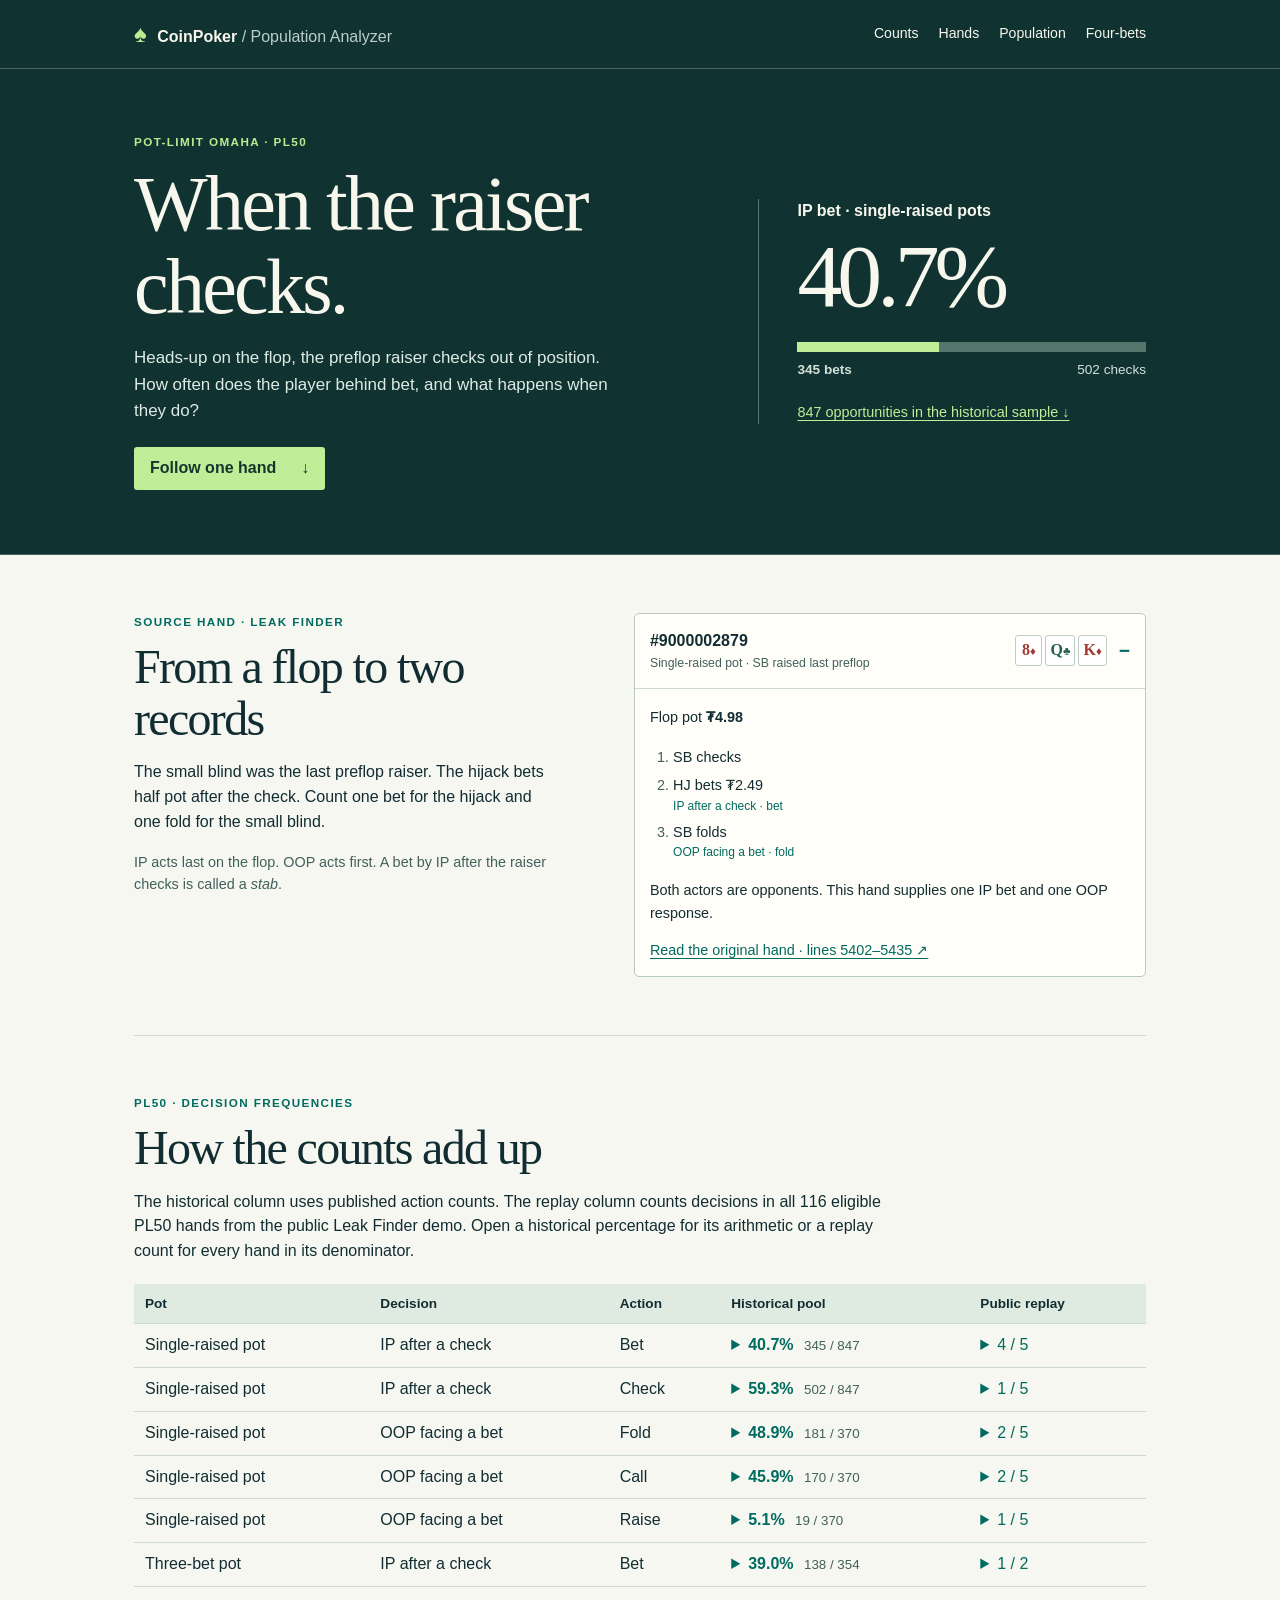
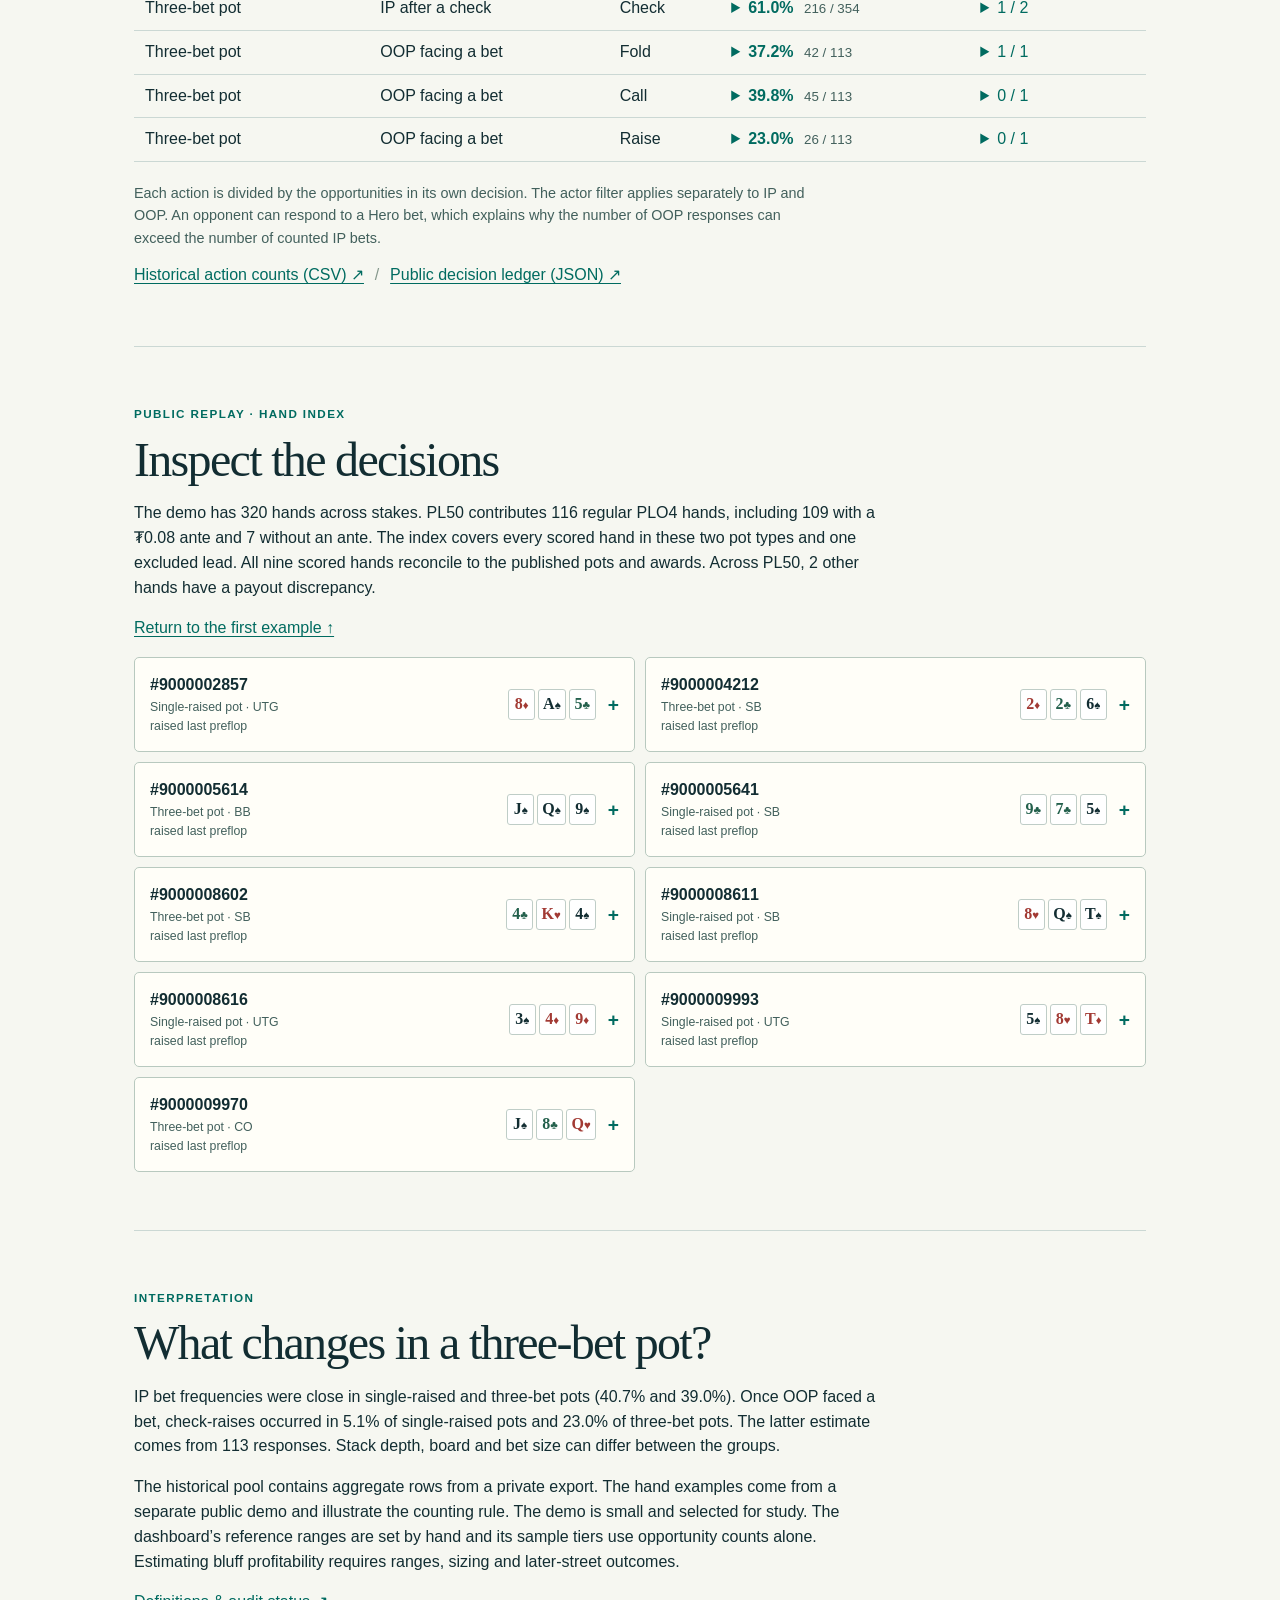
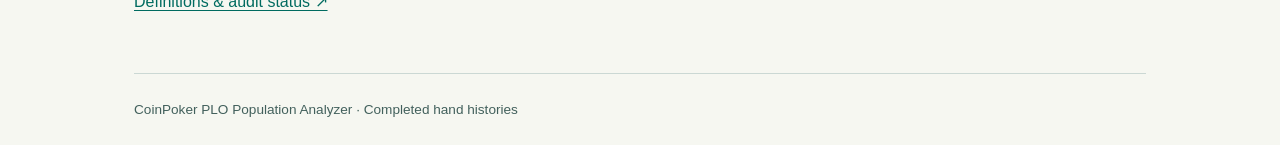
==== commit 37100ac2: "Release PL50 population analyzer v1.2.0" ====
--- a/docs/index.html
+++ b/docs/index.html
@@ -1,19 +1,507 @@
-<!doctype html>
-<html lang="en"><head><meta charset="utf-8"><meta name="viewport" content="width=device-width, initial-scale=1">
-<title>Population overview · CoinPoker PLO</title><link rel="stylesheet" href="assets/site.css"><link rel="icon" href="assets/favicon.svg"></head>
-<body><header>
-<div class="titlebar"><span class="app-mark" aria-hidden="true">PLO</span>
-<div class="app-name">CoinPoker <span>/</span> Population Analyzer</div><span class="local-label">Aggregate reports</span></div>
-<div class="ribbon"><div class="ribbon-tools"><a class="ribbon-tool" href="demo/pool_dashboard.html"><span class="tool-icon chart" aria-hidden="true"></span>Population</a><a class="ribbon-tool" href="demo/fourbet_dashboard.html"><span class="tool-icon chart" aria-hidden="true"></span>Four-bet</a><a class="ribbon-tool" href="demo/pool_summary.csv" download><span class="tool-icon export" aria-hidden="true"></span>Export CSV</a></div><div class="run-description">CoinPoker hand-history analysis<br>Population &amp; four-bet reports</div>
-<div class="metrics"><div class="metric"><strong>27,701</strong><span>Hands analyzed</span></div><div class="metric"><strong>19,527</strong><span>Decision records</span></div><div class="metric"><strong>0</strong><span>Parse errors</span></div></div></div>
-<nav class="tabs" aria-label="Report navigation"><a href="index.html" aria-current=page>Overview</a><a href="demo/pool_dashboard.html">Population</a><a href="demo/fourbet_dashboard.html">Four-bet</a><a href="methodology.html">Methodology</a><span class="tab-end">PLO4 · Snapshot</span></nav>
-</header><main id="overview"><div class="page-heading"><div><h1>Population overview</h1><p>Decision frequencies and response patterns from CoinPoker PLO hand histories.</p></div></div>
-<div class="overview-grid"><section class="panel "><div class="panel-head"><h2>PL50 · review nodes</h2><span class="meta"><a href="demo/pool_dashboard.html">All stakes →</a></span></div><div class="table-wrap" tabindex="0" aria-label="Scrollable results"><table class="compact-table selectable" data-review-table data-detail="node-detail"><thead><tr><th scope="col">Decision node</th><th scope="col">Pot</th><th scope="col" class="numeric">Opps</th><th scope="col" class="numeric">Observed %</th><th scope="col" class="numeric">Reference range</th><th scope="col">Status</th></tr></thead><tbody><tr tabindex="0" aria-selected="true" data-detail="{&quot;name&quot;: &quot;Bet IP vs missed flop c-bet&quot;, &quot;context&quot;: &quot;PL50 \u00b7 SRP&quot;, &quot;observed&quot;: &quot;40.7%&quot;, &quot;metric&quot;: &quot;bet&quot;, &quot;opportunities&quot;: &quot;847&quot;, &quot;reference_range&quot;: &quot;45\u201370%&quot;, &quot;status&quot;: &quot;Below range&quot;, &quot;note&quot;: &quot;pool under-stabs vs missed flop c-bet; check response stats before pure-bluffing more&quot;, &quot;bet&quot;: &quot;40.7%&quot;, &quot;check&quot;: &quot;59.3%&quot;, &quot;fold&quot;: &quot;0%&quot;, &quot;call&quot;: &quot;0%&quot;, &quot;raise&quot;: &quot;0%&quot;}"><td class="spot-cell"><span title="BET_IP_VS_MISSED_FLOP_CB">Bet IP vs missed flop c-bet</span></td><td class="">SRP</td><td class="numeric">847</td><td class="numeric blue">40.7</td><td class="numeric">45–70%</td><td class=""><span class="status low">Below range</span></td></tr><tr tabindex="-1" aria-selected="false" data-detail="{&quot;name&quot;: &quot;Bet IP vs missed flop c-bet&quot;, &quot;context&quot;: &quot;PL50 \u00b7 3-bet&quot;, &quot;observed&quot;: &quot;39%&quot;, &quot;metric&quot;: &quot;bet&quot;, &quot;opportunities&quot;: &quot;354&quot;, &quot;reference_range&quot;: &quot;45\u201370%&quot;, &quot;status&quot;: &quot;Below range&quot;, &quot;note&quot;: &quot;pool under-stabs vs missed flop c-bet; check response stats before pure-bluffing more&quot;, &quot;bet&quot;: &quot;39%&quot;, &quot;check&quot;: &quot;61%&quot;, &quot;fold&quot;: &quot;0%&quot;, &quot;call&quot;: &quot;0%&quot;, &quot;raise&quot;: &quot;0%&quot;}"><td class="spot-cell"><span title="BET_IP_VS_MISSED_FLOP_CB">Bet IP vs missed flop c-bet</span></td><td class="">3-bet</td><td class="numeric">354</td><td class="numeric blue">39</td><td class="numeric">45–70%</td><td class=""><span class="status low">Below range</span></td></tr><tr tabindex="-1" aria-selected="false" data-detail="{&quot;name&quot;: &quot;Bet IP vs missed turn c-bet after flop c-bet/call&quot;, &quot;context&quot;: &quot;PL50 \u00b7 SRP&quot;, &quot;observed&quot;: &quot;38.3%&quot;, &quot;metric&quot;: &quot;bet&quot;, &quot;opportunities&quot;: &quot;162&quot;, &quot;reference_range&quot;: &quot;45\u201370%&quot;, &quot;status&quot;: &quot;Below range&quot;, &quot;note&quot;: &quot;pool under-stabs vs missed turn c-bet after calling flop&quot;, &quot;bet&quot;: &quot;38.3%&quot;, &quot;check&quot;: &quot;61.7%&quot;, &quot;fold&quot;: &quot;0%&quot;, &quot;call&quot;: &quot;0%&quot;, &quot;raise&quot;: &quot;0%&quot;}"><td class="spot-cell"><span title="BET_IP_VS_MISSED_TURN_CB">Bet IP vs missed turn c-bet after flop c-bet/call</span></td><td class="">SRP</td><td class="numeric">162</td><td class="numeric blue">38.3</td><td class="numeric">45–70%</td><td class=""><span class="status low">Below range</span></td></tr><tr tabindex="-1" aria-selected="false" data-detail="{&quot;name&quot;: &quot;Fold/call/raise vs delayed c-bet, responder IP&quot;, &quot;context&quot;: &quot;PL50 \u00b7 3-bet&quot;, &quot;observed&quot;: &quot;62.4%&quot;, &quot;metric&quot;: &quot;fold&quot;, &quot;opportunities&quot;: &quot;101&quot;, &quot;reference_range&quot;: &quot;35\u201360%&quot;, &quot;status&quot;: &quot;Above range&quot;, &quot;note&quot;: &quot;IP overfolds vs delayed c-bet; OOP delayed c-bets can bluff more&quot;, &quot;bet&quot;: &quot;0%&quot;, &quot;check&quot;: &quot;0%&quot;, &quot;fold&quot;: &quot;62.4%&quot;, &quot;call&quot;: &quot;33.7%&quot;, &quot;raise&quot;: &quot;4%&quot;}"><td class="spot-cell"><span title="FOLD_TO_DELAYED_CBET_IP">Fold/call/raise vs delayed c-bet, responder IP</span></td><td class="">3-bet</td><td class="numeric">101</td><td class="numeric blue">62.4</td><td class="numeric">35–60%</td><td class=""><span class="status high">Above range</span></td></tr><tr tabindex="-1" aria-selected="false" data-detail="{&quot;name&quot;: &quot;Fold/call/3bet vs flop check-raise&quot;, &quot;context&quot;: &quot;PL50 \u00b7 3-bet&quot;, &quot;observed&quot;: &quot;28.9%&quot;, &quot;metric&quot;: &quot;fold&quot;, &quot;opportunities&quot;: &quot;90&quot;, &quot;reference_range&quot;: &quot;30\u201355%&quot;, &quot;status&quot;: &quot;Below range&quot;, &quot;note&quot;: &quot;bettors do not fold enough vs flop check-raise; x/r should be value/equity-heavy&quot;, &quot;bet&quot;: &quot;0%&quot;, &quot;check&quot;: &quot;0%&quot;, &quot;fold&quot;: &quot;28.9%&quot;, &quot;call&quot;: &quot;41.1%&quot;, &quot;raise&quot;: &quot;30%&quot;}"><td class="spot-cell"><span title="FOLD_TO_FLOP_CHECK_RAISE">Fold/call/3bet vs flop check-raise</span></td><td class="">3-bet</td><td class="numeric">90</td><td class="numeric blue">28.9</td><td class="numeric">30–55%</td><td class=""><span class="status low">Below range</span></td></tr><tr tabindex="-1" aria-selected="false" data-detail="{&quot;name&quot;: &quot;Fold/call/raise vs delayed c-bet, responder OOP&quot;, &quot;context&quot;: &quot;PL50 \u00b7 3-bet&quot;, &quot;observed&quot;: &quot;61.4%&quot;, &quot;metric&quot;: &quot;fold&quot;, &quot;opportunities&quot;: &quot;57&quot;, &quot;reference_range&quot;: &quot;35\u201360%&quot;, &quot;status&quot;: &quot;Above range&quot;, &quot;note&quot;: &quot;OOP overfolds vs delayed c-bet; IP delayed c-bets can bluff more&quot;, &quot;bet&quot;: &quot;0%&quot;, &quot;check&quot;: &quot;0%&quot;, &quot;fold&quot;: &quot;61.4%&quot;, &quot;call&quot;: &quot;31.6%&quot;, &quot;raise&quot;: &quot;7%&quot;}"><td class="spot-cell"><span title="FOLD_TO_DELAYED_CBET_OOP">Fold/call/raise vs delayed c-bet, responder OOP</span></td><td class="">3-bet</td><td class="numeric">57</td><td class="numeric blue">61.4</td><td class="numeric">35–60%</td><td class=""><span class="status high">Above range</span></td></tr><tr tabindex="-1" aria-selected="false" data-detail="{&quot;name&quot;: &quot;Fold/call/3bet vs turn check-raise&quot;, &quot;context&quot;: &quot;PL50 \u00b7 3-bet&quot;, &quot;observed&quot;: &quot;33.3%&quot;, &quot;metric&quot;: &quot;fold&quot;, &quot;opportunities&quot;: &quot;30&quot;, &quot;reference_range&quot;: &quot;40\u201365%&quot;, &quot;status&quot;: &quot;Below range&quot;, &quot;note&quot;: &quot;bettors continue too much vs turn check-raise; turn x/r should be strong&quot;, &quot;bet&quot;: &quot;0%&quot;, &quot;check&quot;: &quot;0%&quot;, &quot;fold&quot;: &quot;33.3%&quot;, &quot;call&quot;: &quot;60%&quot;, &quot;raise&quot;: &quot;6.7%&quot;}"><td class="spot-cell"><span title="FOLD_TO_TURN_CHECK_RAISE">Fold/call/3bet vs turn check-raise</span></td><td class="">3-bet</td><td class="numeric">30</td><td class="numeric blue">33.3</td><td class="numeric">40–65%</td><td class=""><span class="status low">Below range</span></td></tr></tbody></table></div><p class="panel-note">Select a row to see which action the observed rate and reference range measure.</p></section><section class="panel "><div class="panel-head"><h2>Node detail</h2><span class="meta">Selected row</span></div><div id="node-detail" class="spot-detail" aria-live="polite"><h3><span data-field="name">Bet IP vs missed flop c-bet</span></h3><div class="detail-context"><span data-field="context">PL50 · SRP</span></div><div class="detail-result"><strong><span data-field="observed">40.7%</span></strong><span data-field="metric">bet</span></div><div class="stat-row"><span>Opportunities</span><strong><span data-field="opportunities">847</span></strong></div><div class="stat-row"><span>Reference range</span><strong><span data-field="reference_range">45–70%</span></strong></div><div class="stat-row"><span>Status</span><strong><span data-field="status">Below range</span></strong></div><div class="mini-title">Action distribution</div><div class="mini-chart"><div class="axis"><span>0</span><span>50</span><span>100%</span></div><div class="bar-row"><span>Bet</span><div class="track"><i data-bar="bet" style="width:40.7%"></i></div><b><span data-field="bet">40.7%</span></b></div><div class="bar-row"><span>Check</span><div class="track"><i data-bar="check" style="width:59.3%"></i></div><b><span data-field="check">59.3%</span></b></div><div class="bar-row"><span>Fold</span><div class="track"><i data-bar="fold" style="width:0%"></i></div><b><span data-field="fold">0%</span></b></div><div class="bar-row"><span>Call</span><div class="track"><i data-bar="call" style="width:0%"></i></div><b><span data-field="call">0%</span></b></div><div class="bar-row"><span>Raise</span><div class="track"><i data-bar="raise" style="width:0%"></i></div><b><span data-field="raise">0%</span></b></div></div><p class="detail-note"><span data-field="note">pool under-stabs vs missed flop c-bet; check response stats before pure-bluffing more</span></p></div></section></div><div class="summary-grid"><section class="panel "><div class="panel-head"><h2>Four-bet sample</h2><span class="meta"></span></div><div class="highlight"><div class="small">Known / shown hands</div>
-<div class="value">58.9% <span class="muted" style="font-size:14px">AAxx</span></div>
-<p>172 of 292 known hands across 468 qualifying events.</p>
-<p><a href="demo/fourbet_dashboard.html">Open four-bet report →</a></p></div></section><section class="panel "><div class="panel-head"><h2>Dataset</h2><span class="meta"></span></div><div class="highlight"><div class="stat-row"><span>Raw hands</span><strong>38,248</strong></div>
-<div class="stat-row"><span>Included hands</span><strong>27,701</strong></div>
-<p>Regular PLO4 · PL25 / PL50 / PL100<br>Straddles and hero actions excluded.</p></div></section><section class="panel notice"><div class="panel-head"><h2>Definition audit</h2><span class="meta"></span></div><div class="highlight"><h3>Fold to flop c-bet</h3>
-<p>PL50 · 44.6% SRP / 43.2% 3-bet. The comparison HUD uses a lower range. Review scoring is withheld pending denominator validation.</p>
-<p><a href="methodology.html#audit">Review audit status →</a></p></div></section></div></main><footer class="report-footer"><span><i class="dot"></i>Report ready</span><span>CoinPoker · Population analysis</span></footer>
-<script src="assets/report.js"></script></body></html>+<!doctype html><html lang="en"><head><meta charset="utf-8"><meta name="viewport" content="width=device-width,initial-scale=1">
+<title>When the raiser checks · PL50 | CoinPoker Population Analyzer</title><style>:root {
+  color-scheme:light;
+  --ink:#122d32;
+  --teal:#006b60;
+  --rule:#cbd8d4;
+  --paper:#f6f7f1;
+  --sub:#42605c;
+}
+
+* {
+  box-sizing:border-box;
+}
+
+html {
+  scroll-padding-top:1.2rem;
+}
+
+body {
+  margin:0;
+  background:var(--paper);
+  color:var(--ink);
+  font:16px/1.55 "Inter","Segoe UI",sans-serif;
+}
+
+a {
+  color:var(--teal);
+  text-underline-offset:.2em;
+}
+
+a:focus-visible,summary:focus-visible,[tabindex]:focus-visible {
+  outline:3px solid #c47519;
+  outline-offset:4px;
+}
+
+.shell {
+  max-width:1140px;
+  margin:auto;
+  padding-inline:clamp(18px,5vw,74px);
+}
+
+header,.lead {
+  background:#103331;
+  color:#f7f7ed;
+}
+
+.top {
+  display:flex;
+  justify-content:space-between;
+  align-items:center;
+  gap:16px;
+  min-height:68px;
+}
+
+.brand {
+  font-weight:700;
+  text-decoration:none;
+}
+
+.brand b {
+  font-size:24px;
+  color:#b9ec90;
+  margin-right:6px;
+}
+
+.brand span {
+  color:#bbceca;
+  font-weight:450;
+}
+
+.top a {
+  color:inherit;
+}
+
+.top nav {
+  display:flex;
+  gap:20px;
+  font-size:.88rem;
+}
+
+.top nav a {
+  text-decoration:none;
+}
+
+.top nav a:hover,.brand:hover {
+  text-decoration:underline;
+}
+
+.lead {
+  border-block:1px solid #49635d;
+}
+
+.intro {
+  display:grid;
+  grid-template-columns:1.4fr 1fr;
+  gap:8%;
+  align-items:center;
+  padding-block:clamp(37px,5vw,68px);
+}
+
+.kicker {
+  font-size:.73rem;
+  letter-spacing:.12em;
+  font-weight:700;
+  color:var(--teal);
+  margin:0 0 .65rem;
+}
+
+.lead .kicker {
+  color:#b9ec90;
+}
+
+h1,h2 {
+  font-family:"Baskervville",Georgia,serif;
+  font-weight:500;
+  line-height:1.07;
+  letter-spacing:-.035em;
+}
+
+h1 {
+  font-size:clamp(44px,6.5vw,78px);
+  margin:0;
+}
+
+.deck {
+  font-size:1.06rem;
+  color:#deebe4;
+  max-width:53ch;
+}
+
+.button {
+  display:inline-flex;
+  align-items:center;
+  gap:25px;
+  margin-top:6px;
+  padding:9px 16px;
+  background:#c0ed98;
+  color:#15362d;
+  text-decoration:none;
+  font-weight:680;
+  border-radius:3px;
+}
+
+.button:hover {
+  background:#d4ffb0;
+}
+
+.hero-stat {
+  border-left:1px solid #55766d;
+  padding-left:clamp(20px,3vw,50px);
+}
+
+.hero-stat p {
+  margin:0;
+  font-weight:600;
+}
+
+.hero-stat strong {
+  display:block;
+  font-family:"Baskervville",Georgia,serif;
+  font-size:clamp(54px,7vw,94px);
+  line-height:1.15;
+  font-weight:500;
+  letter-spacing:-.055em;
+}
+
+.bar {
+  height:10px;
+  background:#55766d;
+  margin-block:15px 7px;
+}
+
+.bar i {
+  display:block;
+  height:100%;
+  background:#c0ed98;
+}
+
+.legend {
+  display:flex;
+  justify-content:space-between;
+  color:#d3e1d9;
+  font-size:.85rem;
+}
+
+.hero-stat a {
+  display:block;
+  color:#c0ed98;
+  margin-top:21px;
+  font-size:.9rem;
+}
+
+.content>section {
+  padding-block:clamp(32px,5vw,58px);
+  border-bottom:1px solid var(--rule);
+}
+
+h2 {
+  font-size:clamp(31px,4.1vw,48px);
+  margin:0 0 .8rem;
+}
+
+p {
+  max-width:85ch;
+}
+
+.split {
+  display:grid;
+  grid-template-columns:.9fr 1.1fr;
+  gap:8%;
+  align-items:start;
+}
+
+.aside,.hand-label small,td small {
+  color:var(--sub);
+}
+
+.aside {
+  font-size:.9rem;
+}
+
+.hand {
+  background:#fffef8;
+  border:1px solid #b8c9bf;
+  border-radius:5px;
+  align-self:start;
+  overflow:hidden;
+}
+
+.hand summary {
+  cursor:pointer;
+  display:flex;
+  align-items:center;
+  gap:12px;
+  justify-content:space-between;
+  padding:15px;
+  list-style:none;
+}
+
+.hand summary::-webkit-details-marker {
+  display:none;
+}
+
+.hand summary::after {
+  content:"+";
+  font-size:1.2rem;
+  color:var(--teal);
+  font-weight:700;
+}
+
+.hand[open] summary::after {
+  content:"−";
+}
+
+.hand-label {
+  font-weight:700;
+  font-variant-numeric:tabular-nums;
+}
+
+.hand-label small {
+  font-weight:400;
+  display:block;
+  font-size:.77rem;
+}
+
+.cards {
+  display:flex;
+  gap:3px;
+  margin-left:auto;
+  white-space:nowrap;
+}
+
+.card {
+  display:inline-block;
+  min-width:27px;
+  padding:2px 4px;
+  border:1px solid #bfcdc7;
+  border-radius:3px;
+  background:white;
+  text-align:center;
+  font-family:Georgia,serif;
+  font-weight:bold;
+}
+
+.card small {
+  font-size:.72rem;
+}
+
+.suit-h,.suit-d {
+  color:#a23a34;
+}
+
+.suit-c {
+  color:#23604c;
+}
+
+.hand-body {
+  border-top:1px solid var(--rule);
+  padding:3px 15px 15px;
+  font-size:.9rem;
+}
+
+.hand-body ol {
+  list-style:decimal;
+  padding-left:1.45rem;
+}
+
+.hand-body li {
+  padding:3px 0;
+}
+
+.hand-body li::marker {
+  color:var(--sub);
+}
+
+.hand-body li small {
+  display:block;
+  color:var(--teal);
+}
+
+.table-wrap {
+  overflow:auto;
+  margin:20px 0;
+}
+
+.table-wrap table {
+  width:100%;
+  min-width:610px;
+  border-collapse:collapse;
+  font-variant-numeric:tabular-nums;
+}
+
+th,td {
+  text-align:left;
+  padding:9px 11px;
+  border-bottom:1px solid var(--rule);
+}
+
+thead {
+  background:#dfebe1;
+  font-size:.85rem;
+}
+
+tbody th {
+  font-weight:500;
+}
+
+td small {
+  display:inline-block;
+  margin-left:6px;
+}
+
+.sep {
+  color:#85988c;
+  margin:0 .4em;
+}
+
+.hand-grid {
+  display:grid;
+  grid-template-columns:1fr 1fr;
+  gap:10px;
+}
+
+.hand-grid .hand-label small {
+  max-width:20ch;
+}
+
+footer {
+  padding:25px 0;
+  color:var(--sub);
+  font-size:.85rem;
+}
+
+@media(max-width:720px) {
+  .top {
+    align-items:flex-start;
+    flex-direction:column;
+    gap:4px;
+    padding-block:12px;
+  }
+  .top nav {
+    gap:14px;
+  }
+  .intro,.split,.hand-grid {
+    grid-template-columns:1fr;
+  }
+  .intro,.split {
+    gap:25px;
+  }
+  .hero-stat {
+    padding:15px 0 0;
+    border-left:0;
+    border-top:1px solid #55766d;
+  }
+  .hero-stat strong {
+    font-size:58px;
+  }
+  .hero-stat a {
+    margin-top:12px;
+  }
+  .hand summary {
+    gap:6px;
+  }
+}
+
+@media(max-width:390px) {
+  .hand summary {
+    padding:10px;
+  }
+  .card {
+    min-width:23px;
+    padding:0 2px;
+  }
+  .brand span {
+    font-size:.9rem;
+  }
+}
+
+.proof summary {
+  cursor:pointer;
+  color:var(--teal);
+  width:max-content;
+}
+
+.proof p,.proof li {
+  max-width:28ch;
+  font-size:.84rem;
+}
+
+.proof ul {
+  padding-left:1em;
+}
+
+.proof li {
+  white-space:nowrap;
+}
+
+.proof summary:hover {
+  text-decoration:underline;
+}
+</style></head>
+<body><header><div class="shell top"><a class="brand" href="#top"><b aria-hidden="true">♠</b> CoinPoker <span>/ Population Analyzer</span></a>
+<nav aria-label="Reports"><a href="#counts">Counts</a><a href="#replay">Hands</a><a href="demo/pool_dashboard.html">Population</a><a href="demo/fourbet_dashboard.html">Four-bets</a></nav></div></header>
+<main id="top"><section class="lead"><div class="shell intro"><div><p class="kicker">POT-LIMIT OMAHA · PL50</p>
+<h1>When the raiser checks.</h1><p class="deck">Heads-up on the flop, the preflop raiser checks out of position. How often does the player behind bet, and what happens when they do?</p>
+<a class="button" href="#first-hand">Follow one hand <span>↓</span></a></div>
+<div class="hero-stat"><p>IP bet · single-raised pots</p><strong>40.7%</strong>
+<div class="bar" aria-hidden="true"><i style="width:40.73%"></i></div>
+<div class="legend"><b>345 bets</b><span>502 checks</span></div><a href="#counts">847 opportunities in the historical sample ↓</a></div></div></section>
+<div class="shell content"><section id="first-hand" class="split"><div><p class="kicker">SOURCE HAND · LEAK FINDER</p><h2>From a flop to two records</h2>
+<p>The small blind was the last preflop raiser. The hijack bets half pot after the check. Count one bet for the hijack and one fold for the small blind.</p>
+<p class="aside">IP acts last on the flop. OOP acts first. A bet by IP after the raiser checks is called a <em>stab</em>.</p></div>
+<details class="hand" id="h9000002879" open>
+<summary><span class="hand-label">#9000002879<small>Single-raised pot · SB raised last preflop</small></span>
+<span class="cards" aria-label="8♦ Q♣ K♦"><span class="card suit-d">8<small>♦</small></span><span class="card suit-c">Q<small>♣</small></span><span class="card suit-d">K<small>♦</small></span></span></summary>
+<div class="hand-body"><p>Flop pot <b>₮4.98</b></p><ol><li><span>SB checks</span><small></small></li><li><span>HJ bets ₮2.49</span><small>IP after a check · bet</small></li><li><span>SB folds</span><small>OOP facing a bet · fold</small></li></ol>
+<p>Both actors are opponents. This hand supplies one IP bet and one OOP response.</p><a href="https://github.com/Texonja/plo-hero-leak-finder/blob/16d505268c4229ac77bce764a97d499dbf9dd8cd/demo/CoinPoker-HeroDemo.txt#L5402-L5435">Read the original hand · lines 5402–5435 ↗</a></div></details></section>
+<section id="counts"><p class="kicker">PL50 · DECISION FREQUENCIES</p><h2>How the counts add up</h2>
+<p>The historical column uses published action counts. The replay column counts decisions in all 116 eligible PL50 hands from the public Leak Finder demo. Open a historical percentage for its arithmetic or a replay count for every hand in its denominator.</p>
+<div class="table-wrap" tabindex="0" aria-label="Decision counts"><table><thead><tr><th>Pot</th><th>Decision</th><th>Action</th><th>Historical pool</th><th>Public replay</th></tr></thead><tbody><tr><td>Single-raised pot</td><td>IP after a check</td><th scope="row">Bet</th><td><details class="proof"><summary><b>40.7%</b> <small>345 / 847</small></summary><p>345 bets + 502 checks = 847 opportunities.</p><p><a href="demo/pool_summary.csv">PL50 · Single-raised pot · IP after a check (CSV)</a></p></details></td><td><details class="proof"><summary>4 / 5</summary><p>Every eligible decision</p><ul><li><a href="#h9000002879">#9000002879</a> · bet</li><li><a href="#h9000005641">#9000005641</a> · check</li><li><a href="#h9000008611">#9000008611</a> · bet</li><li><a href="#h9000008616">#9000008616</a> · bet</li><li><a href="#h9000009993">#9000009993</a> · bet</li></ul></details></td></tr><tr><td>Single-raised pot</td><td>IP after a check</td><th scope="row">Check</th><td><details class="proof"><summary><b>59.3%</b> <small>502 / 847</small></summary><p>345 bets + 502 checks = 847 opportunities.</p><p><a href="demo/pool_summary.csv">PL50 · Single-raised pot · IP after a check (CSV)</a></p></details></td><td><details class="proof"><summary>1 / 5</summary><p>Every eligible decision</p><ul><li><a href="#h9000002879">#9000002879</a> · bet</li><li><a href="#h9000005641">#9000005641</a> · check</li><li><a href="#h9000008611">#9000008611</a> · bet</li><li><a href="#h9000008616">#9000008616</a> · bet</li><li><a href="#h9000009993">#9000009993</a> · bet</li></ul></details></td></tr><tr><td>Single-raised pot</td><td>OOP facing a bet</td><th scope="row">Fold</th><td><details class="proof"><summary><b>48.9%</b> <small>181 / 370</small></summary><p>181 folds + 170 calls + 19 raises = 370 opportunities.</p><p><a href="demo/pool_summary.csv">PL50 · Single-raised pot · OOP facing a bet (CSV)</a></p></details></td><td><details class="proof"><summary>2 / 5</summary><p>Every eligible decision</p><ul><li><a href="#h9000002857">#9000002857</a> · raise</li><li><a href="#h9000002879">#9000002879</a> · fold</li><li><a href="#h9000008611">#9000008611</a> · call</li><li><a href="#h9000008616">#9000008616</a> · call</li><li><a href="#h9000009993">#9000009993</a> · fold</li></ul></details></td></tr><tr><td>Single-raised pot</td><td>OOP facing a bet</td><th scope="row">Call</th><td><details class="proof"><summary><b>45.9%</b> <small>170 / 370</small></summary><p>181 folds + 170 calls + 19 raises = 370 opportunities.</p><p><a href="demo/pool_summary.csv">PL50 · Single-raised pot · OOP facing a bet (CSV)</a></p></details></td><td><details class="proof"><summary>2 / 5</summary><p>Every eligible decision</p><ul><li><a href="#h9000002857">#9000002857</a> · raise</li><li><a href="#h9000002879">#9000002879</a> · fold</li><li><a href="#h9000008611">#9000008611</a> · call</li><li><a href="#h9000008616">#9000008616</a> · call</li><li><a href="#h9000009993">#9000009993</a> · fold</li></ul></details></td></tr><tr><td>Single-raised pot</td><td>OOP facing a bet</td><th scope="row">Raise</th><td><details class="proof"><summary><b>5.1%</b> <small>19 / 370</small></summary><p>181 folds + 170 calls + 19 raises = 370 opportunities.</p><p><a href="demo/pool_summary.csv">PL50 · Single-raised pot · OOP facing a bet (CSV)</a></p></details></td><td><details class="proof"><summary>1 / 5</summary><p>Every eligible decision</p><ul><li><a href="#h9000002857">#9000002857</a> · raise</li><li><a href="#h9000002879">#9000002879</a> · fold</li><li><a href="#h9000008611">#9000008611</a> · call</li><li><a href="#h9000008616">#9000008616</a> · call</li><li><a href="#h9000009993">#9000009993</a> · fold</li></ul></details></td></tr><tr><td>Three-bet pot</td><td>IP after a check</td><th scope="row">Bet</th><td><details class="proof"><summary><b>39.0%</b> <small>138 / 354</small></summary><p>138 bets + 216 checks = 354 opportunities.</p><p><a href="demo/pool_summary.csv">PL50 · Three-bet pot · IP after a check (CSV)</a></p></details></td><td><details class="proof"><summary>1 / 2</summary><p>Every eligible decision</p><ul><li><a href="#h9000005614">#9000005614</a> · bet</li><li><a href="#h9000008602">#9000008602</a> · check</li></ul></details></td></tr><tr><td>Three-bet pot</td><td>IP after a check</td><th scope="row">Check</th><td><details class="proof"><summary><b>61.0%</b> <small>216 / 354</small></summary><p>138 bets + 216 checks = 354 opportunities.</p><p><a href="demo/pool_summary.csv">PL50 · Three-bet pot · IP after a check (CSV)</a></p></details></td><td><details class="proof"><summary>1 / 2</summary><p>Every eligible decision</p><ul><li><a href="#h9000005614">#9000005614</a> · bet</li><li><a href="#h9000008602">#9000008602</a> · check</li></ul></details></td></tr><tr><td>Three-bet pot</td><td>OOP facing a bet</td><th scope="row">Fold</th><td><details class="proof"><summary><b>37.2%</b> <small>42 / 113</small></summary><p>42 folds + 45 calls + 26 raises = 113 opportunities.</p><p><a href="demo/pool_summary.csv">PL50 · Three-bet pot · OOP facing a bet (CSV)</a></p></details></td><td><details class="proof"><summary>1 / 1</summary><p>Every eligible decision</p><ul><li><a href="#h9000004212">#9000004212</a> · fold</li></ul></details></td></tr><tr><td>Three-bet pot</td><td>OOP facing a bet</td><th scope="row">Call</th><td><details class="proof"><summary><b>39.8%</b> <small>45 / 113</small></summary><p>42 folds + 45 calls + 26 raises = 113 opportunities.</p><p><a href="demo/pool_summary.csv">PL50 · Three-bet pot · OOP facing a bet (CSV)</a></p></details></td><td><details class="proof"><summary>0 / 1</summary><p>Every eligible decision</p><ul><li><a href="#h9000004212">#9000004212</a> · fold</li></ul></details></td></tr><tr><td>Three-bet pot</td><td>OOP facing a bet</td><th scope="row">Raise</th><td><details class="proof"><summary><b>23.0%</b> <small>26 / 113</small></summary><p>42 folds + 45 calls + 26 raises = 113 opportunities.</p><p><a href="demo/pool_summary.csv">PL50 · Three-bet pot · OOP facing a bet (CSV)</a></p></details></td><td><details class="proof"><summary>0 / 1</summary><p>Every eligible decision</p><ul><li><a href="#h9000004212">#9000004212</a> · fold</li></ul></details></td></tr></tbody></table></div>
+<p class="aside">Each action is divided by the opportunities in its own decision. The actor filter applies separately to IP and OOP. An opponent can respond to a Hero bet, which explains why the number of OOP responses can exceed the number of counted IP bets.</p>
+<a href="demo/pool_summary.csv">Historical action counts (CSV) ↗</a> <span class="sep">/</span> <a href="demo/pl50_replay.json">Public decision ledger (JSON) ↗</a></section>
+<section id="replay"><p class="kicker">PUBLIC REPLAY · HAND INDEX</p><h2>Inspect the decisions</h2><p>The demo has 320 hands across stakes. PL50 contributes 116 regular PLO4 hands, including 109 with a ₮0.08 ante and 7 without an ante. The index covers every scored hand in these two pot types and one excluded lead. All nine scored hands reconcile to the published pots and awards. Across PL50, 2 other hands have a payout discrepancy.</p>
+<p><a href="#h9000002879">Return to the first example ↑</a></p><div class="hand-grid"><details class="hand" id="h9000002857">
+<summary><span class="hand-label">#9000002857<small>Single-raised pot · UTG raised last preflop</small></span>
+<span class="cards" aria-label="8♦ A♠ 5♣"><span class="card suit-d">8<small>♦</small></span><span class="card suit-s">A<small>♠</small></span><span class="card suit-c">5<small>♣</small></span></span></summary>
+<div class="hand-body"><p>Flop pot <b>₮4.65</b></p><ol><li><span>UTG checks</span><small></small></li><li><span>BTN (Hero) bets ₮4.65</span><small></small></li><li><span>UTG raises ₮13.95 to ₮18.60</span><small>OOP facing a bet · raise</small></li><li><span>BTN (Hero) folds</span><small></small></li></ol>
+<p>Hero makes the bet. Only the opponent’s response enters the population counts.</p><a href="https://github.com/Texonja/plo-hero-leak-finder/blob/16d505268c4229ac77bce764a97d499dbf9dd8cd/demo/CoinPoker-HeroDemo.txt#L4443-L4472">Read the original hand · lines 4443–4472 ↗</a></div></details><details class="hand" id="h9000004212">
+<summary><span class="hand-label">#9000004212<small>Three-bet pot · SB raised last preflop</small></span>
+<span class="cards" aria-label="2♦ 2♣ 6♠"><span class="card suit-d">2<small>♦</small></span><span class="card suit-c">2<small>♣</small></span><span class="card suit-s">6<small>♠</small></span></span></summary>
+<div class="hand-body"><p>Flop pot <b>₮6.48</b></p><ol><li><span>SB checks</span><small></small></li><li><span>BTN (Hero) bets ₮2.14</span><small></small></li><li><span>SB folds</span><small>OOP facing a bet · fold</small></li></ol>
+<p>Hero makes the bet. Only the opponent’s response enters the population counts.</p><a href="https://github.com/Texonja/plo-hero-leak-finder/blob/16d505268c4229ac77bce764a97d499dbf9dd8cd/demo/CoinPoker-HeroDemo.txt#L6822-L6855">Read the original hand · lines 6822–6855 ↗</a></div></details><details class="hand" id="h9000005614">
+<summary><span class="hand-label">#9000005614<small>Three-bet pot · BB raised last preflop</small></span>
+<span class="cards" aria-label="J♠ Q♠ 9♠"><span class="card suit-s">J<small>♠</small></span><span class="card suit-s">Q<small>♠</small></span><span class="card suit-s">9<small>♠</small></span></span></summary>
+<div class="hand-body"><p>Flop pot <b>₮22.98</b></p><ol><li><span>BB (Hero) checks</span><small></small></li><li><span>HJ bets ₮7.58</span><small>IP after a check · bet</small></li><li><span>BB (Hero) calls ₮7.58</span><small></small></li></ol>
+<p>The opponent makes the bet. Hero responds, so only the IP bet enters the population counts.</p><a href="https://github.com/Texonja/plo-hero-leak-finder/blob/16d505268c4229ac77bce764a97d499dbf9dd8cd/demo/CoinPoker-HeroDemo.txt#L8157-L8192">Read the original hand · lines 8157–8192 ↗</a></div></details><details class="hand" id="h9000005641">
+<summary><span class="hand-label">#9000005641<small>Single-raised pot · SB raised last preflop</small></span>
+<span class="cards" aria-label="9♣ 7♣ 5♠"><span class="card suit-c">9<small>♣</small></span><span class="card suit-c">7<small>♣</small></span><span class="card suit-s">5<small>♠</small></span></span></summary>
+<div class="hand-body"><p>Flop pot <b>₮4.90</b></p><ol><li><span>SB checks</span><small></small></li><li><span>UTG checks</span><small>IP after a check · check</small></li></ol>
+<p>The check-back adds one IP check. OOP faces no bet on this flop.</p><a href="https://github.com/Texonja/plo-hero-leak-finder/blob/16d505268c4229ac77bce764a97d499dbf9dd8cd/demo/CoinPoker-HeroDemo.txt#L9202-L9230">Read the original hand · lines 9202–9230 ↗</a></div></details><details class="hand" id="h9000008602">
+<summary><span class="hand-label">#9000008602<small>Three-bet pot · SB raised last preflop</small></span>
+<span class="cards" aria-label="4♣ K♥ 4♠"><span class="card suit-c">4<small>♣</small></span><span class="card suit-h">K<small>♥</small></span><span class="card suit-s">4<small>♠</small></span></span></summary>
+<div class="hand-body"><p>Flop pot <b>₮12.48</b></p><ol><li><span>SB (Hero) checks</span><small></small></li><li><span>HJ checks</span><small>IP after a check · check</small></li></ol>
+<p>The check-back adds one IP check. OOP faces no bet on this flop.</p><a href="https://github.com/Texonja/plo-hero-leak-finder/blob/16d505268c4229ac77bce764a97d499dbf9dd8cd/demo/CoinPoker-HeroDemo.txt#L12821-L12853">Read the original hand · lines 12821–12853 ↗</a></div></details><details class="hand" id="h9000008611">
+<summary><span class="hand-label">#9000008611<small>Single-raised pot · SB raised last preflop</small></span>
+<span class="cards" aria-label="8♥ Q♠ T♠"><span class="card suit-h">8<small>♥</small></span><span class="card suit-s">Q<small>♠</small></span><span class="card suit-s">T<small>♠</small></span></span></summary>
+<div class="hand-body"><p>Flop pot <b>₮3.48</b></p><ol><li><span>SB checks</span><small></small></li><li><span>BB bets ₮1.74</span><small>IP after a check · bet</small></li><li><span>SB calls ₮1.74</span><small>OOP facing a bet · call</small></li></ol>
+<p>Both actors are opponents. This hand supplies one IP bet and one OOP response.</p><a href="https://github.com/Texonja/plo-hero-leak-finder/blob/16d505268c4229ac77bce764a97d499dbf9dd8cd/demo/CoinPoker-HeroDemo.txt#L13121-L13153">Read the original hand · lines 13121–13153 ↗</a></div></details><details class="hand" id="h9000008616">
+<summary><span class="hand-label">#9000008616<small>Single-raised pot · UTG raised last preflop</small></span>
+<span class="cards" aria-label="3♠ 4♦ 9♦"><span class="card suit-s">3<small>♠</small></span><span class="card suit-d">4<small>♦</small></span><span class="card suit-d">9<small>♦</small></span></span></summary>
+<div class="hand-body"><p>Flop pot <b>₮4.73</b></p><ol><li><span>UTG checks</span><small></small></li><li><span>BTN bets ₮3.75</span><small>IP after a check · bet</small></li><li><span>UTG calls ₮3.75</span><small>OOP facing a bet · call</small></li></ol>
+<p>Both actors are opponents. This hand supplies one IP bet and one OOP response.</p><a href="https://github.com/Texonja/plo-hero-leak-finder/blob/16d505268c4229ac77bce764a97d499dbf9dd8cd/demo/CoinPoker-HeroDemo.txt#L13268-L13300">Read the original hand · lines 13268–13300 ↗</a></div></details><details class="hand" id="h9000009993">
+<summary><span class="hand-label">#9000009993<small>Single-raised pot · UTG raised last preflop</small></span>
+<span class="cards" aria-label="5♠ 8♥ T♦"><span class="card suit-s">5<small>♠</small></span><span class="card suit-h">8<small>♥</small></span><span class="card suit-d">T<small>♦</small></span></span></summary>
+<div class="hand-body"><p>Flop pot <b>₮4.73</b></p><ol><li><span>UTG checks</span><small></small></li><li><span>BTN bets ₮3.55</span><small>IP after a check · bet</small></li><li><span>UTG folds</span><small>OOP facing a bet · fold</small></li></ol>
+<p>Both actors are opponents. This hand supplies one IP bet and one OOP response.</p><a href="https://github.com/Texonja/plo-hero-leak-finder/blob/16d505268c4229ac77bce764a97d499dbf9dd8cd/demo/CoinPoker-HeroDemo.txt#L14933-L14965">Read the original hand · lines 14933–14965 ↗</a></div></details><details class="hand" id="h9000009970">
+<summary><span class="hand-label">#9000009970<small>Three-bet pot · CO raised last preflop</small></span>
+<span class="cards" aria-label="J♠ 8♣ Q♥"><span class="card suit-s">J<small>♠</small></span><span class="card suit-c">8<small>♣</small></span><span class="card suit-h">Q<small>♥</small></span></span></summary>
+<div class="hand-body"><p>Flop pot <b>₮18.48</b></p><ol><li><span>HJ (Hero) bets ₮17.98</span><small></small></li><li><span>CO folds</span><small></small></li></ol>
+<p>The caller leads before the in-position preflop raiser can act. Neither featured decision occurs.</p><a href="https://github.com/Texonja/plo-hero-leak-finder/blob/16d505268c4229ac77bce764a97d499dbf9dd8cd/demo/CoinPoker-HeroDemo.txt#L13808-L13841">Read the original hand · lines 13808–13841 ↗</a></div></details></div></section>
+<section><p class="kicker">INTERPRETATION</p><h2>What changes in a three-bet pot?</h2>
+<p>IP bet frequencies were close in single-raised and three-bet pots (40.7% and 39.0%). Once OOP faced a bet, check-raises occurred in 5.1% of single-raised pots and 23.0% of three-bet pots. The latter estimate comes from 113 responses. Stack depth, board and bet size can differ between the groups.</p><p>The historical pool contains aggregate rows from a private export. The hand examples come from a separate public demo and illustrate the counting rule. The demo is small and selected for study. The dashboard’s reference ranges are set by hand and its sample tiers use opportunity counts alone. Estimating bluff profitability requires ranges, sizing and later-street outcomes.</p>
+<a href="methodology.html">Definitions &amp; audit status ↗</a></section></div></main>
+<footer><div class="shell">CoinPoker PLO Population Analyzer · Completed hand histories</div></footer>
+<script>function openHand(){const el=document.getElementById(location.hash.slice(1));if(el?.matches('details')){el.open=true;el.scrollIntoView();}}
+window.addEventListener('hashchange',openHand);document.addEventListener('click',e=>{const a=e.target.closest('a');if(a?.hash===location.hash)openHand();});if(location.hash)openHand();</script>
+</body></html>
